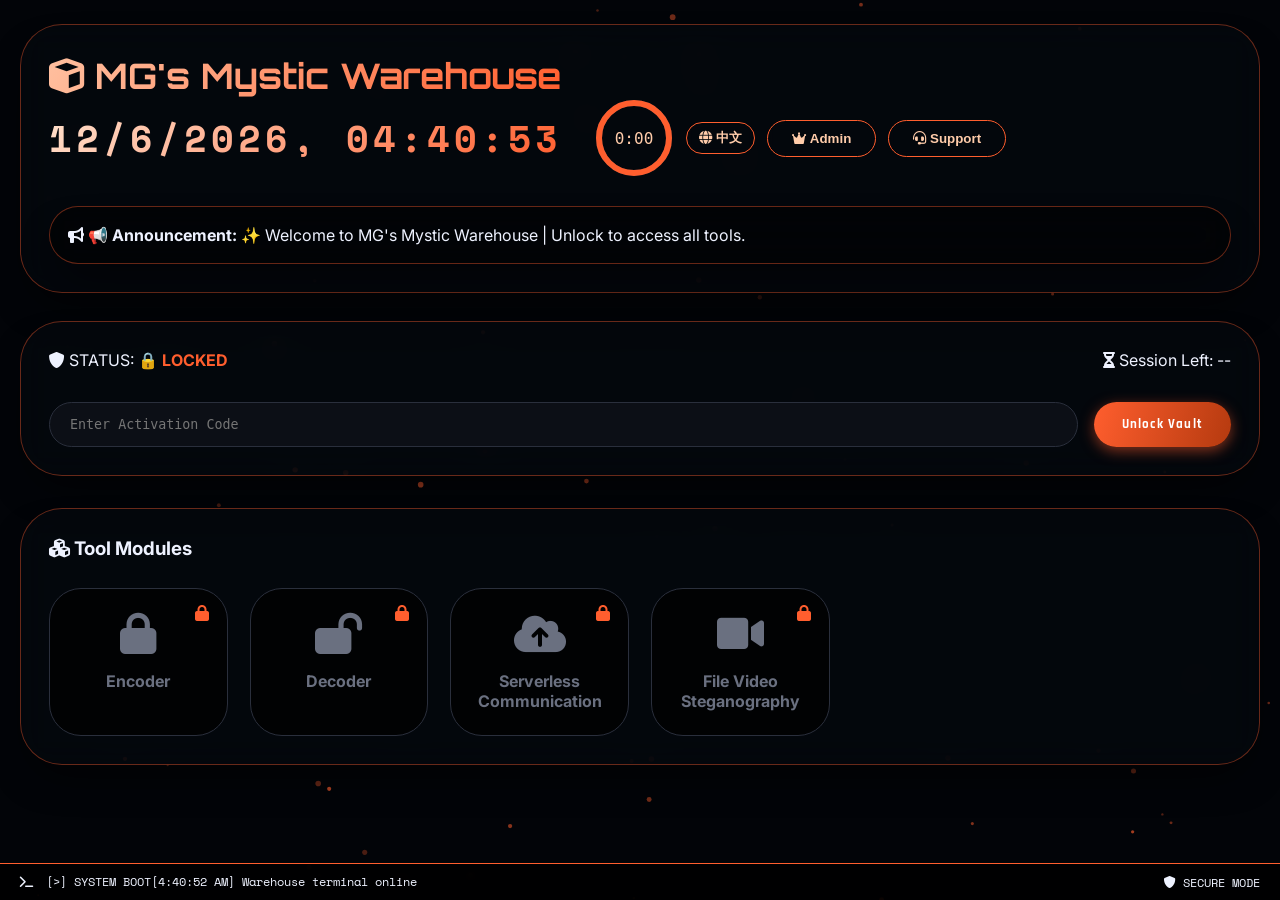
==== index.html @ 2a9c3bf8 "cimbar duplex: code + duplex ultrasonic channel (binaries in next commits)" ====
<!DOCTYPE html>
<html lang="zh-CN">
<head>
    <meta charset="UTF-8">
    <meta name="viewport" content="width=device-width, initial-scale=1.0, user-scalable=no">
    <title>MG's Mystic Warehouse | 神经仓库终端</title>
    <link rel="stylesheet" href="https://cdnjs.cloudflare.com/ajax/libs/font-awesome/6.0.0-beta3/css/all.min.css">
    <link href="https://fonts.googleapis.com/css2?family=Orbitron:wght@400;600;800&family=Rajdhani:wght@300;500;700&family=Space+Mono:wght@400;700&family=Inter:opsz,wght@14..32,300;400;500;600&display=swap" rel="stylesheet">
    <style>
        * { margin: 0; padding: 0; box-sizing: border-box; }
        body { background: #020408; font-family: 'Inter', 'Rajdhani', sans-serif; color: #eef2ff; overflow-x: hidden; min-height: 100vh; }
        #particle-canvas { position: fixed; top: 0; left: 0; width: 100%; height: 100%; z-index: 0; pointer-events: none; }
        .cyber-grid { position: fixed; top: 0; left: 0; width: 100%; height: 100%; background-image: repeating-linear-gradient(0deg, rgba(255,94,46,0.06) 1px, transparent 1px), repeating-linear-gradient(90deg, rgba(255,94,46,0.06) 1px, transparent 1px); background-size: 55px 55px; pointer-events: none; z-index: 1; }
        .glass-panel { background: rgba(5,8,14,0.75); backdrop-filter: blur(16px); border: 1px solid rgba(255,94,46,0.4); border-radius: 42px; box-shadow: 0 20px 40px -16px rgba(0,0,0,0.8); transition: transform 0.25s; position: relative; z-index: 10; }
        .btn-neon { background: linear-gradient(105deg, #ff5e2e 0%, #b53a0f 100%); border: none; border-radius: 60px; padding: 12px 28px; font-weight: 700; letter-spacing: 1.2px; font-family: 'Rajdhani', sans-serif; color: white; cursor: pointer; transition: 0.2s; box-shadow: 0 4px 14px rgba(255,94,46,0.5); }
        .btn-outline { background: transparent; border: 1.5px solid #ff5e2e; border-radius: 60px; padding: 10px 24px; color: #ffccaa; font-weight: 600; cursor: pointer; backdrop-filter: blur(4px); transition: 0.2s; }
        .btn-outline:hover { background: rgba(255,94,46,0.2); box-shadow: 0 0 12px rgba(255,94,46,0.4); }
        .module-card { background: rgba(0,0,0,0.65); border: 1px solid #2a2f3c; border-radius: 32px; padding: 24px 12px; text-align: center; transition: all 0.3s cubic-bezier(0.2, 0.9, 0.4, 1.1); color: #6a7080; cursor: not-allowed; position: relative; }
        .module-card.unlocked { border-color: #ff5e2e; background: rgba(255,94,46,0.1); color: #ffccaa; cursor: pointer; box-shadow: 0 0 12px rgba(255,94,46,0.2); }
        .module-card.unlocked:hover { transform: translateY(-6px) rotateX(3deg) rotateY(2deg); border-color: #ffaa77; box-shadow: 0 20px 32px -8px rgba(255,94,46,0.6); }
        .module-icon { font-size: 2.6rem; margin-bottom: 16px; display: block; }
        .lock-badge { position: absolute; top: 14px; right: 18px; font-size: 1rem; color: #ff5e2e; }
        .time-mega { font-family: 'Space Mono', 'Orbitron', monospace; font-size: 2.3rem; font-weight: 700; letter-spacing: 4px; background: linear-gradient(135deg, #ffe0cc, #ff5e2e); -webkit-background-clip: text; background-clip: text; color: transparent; animation: textPulse 2s infinite; }
        @keyframes textPulse { 0% { opacity: 0.9; text-shadow: 0 0 4px #ff5e2e; } 50% { opacity: 1; text-shadow: 0 0 14px #ff5e2e; } 100% { opacity: 0.9; text-shadow: 0 0 4px #ff5e2e; } }
        .time-ring-container { position: relative; width: 80px; height: 80px; display: inline-block; margin-left: 20px; }
        .time-ring-bg { stroke: #2a2f3c; stroke-width: 6; fill: none; }
        .time-ring-progress { stroke: #ff5e2e; stroke-width: 6; fill: none; stroke-linecap: round; transition: stroke-dashoffset 0.3s; }
        .time-ring-text { position: absolute; top: 50%; left: 50%; transform: translate(-50%, -50%); font-size: 1rem; font-family: monospace; color: #ffccaa; }
        .terminal-bar { position: fixed; bottom: 0; left: 0; width: 100%; background: rgba(0,0,0,0.85); backdrop-filter: blur(8px); border-top: 1px solid #ff5e2e; font-family: 'Space Mono', monospace; font-size: 0.75rem; padding: 6px 20px; z-index: 1000; display: flex; justify-content: space-between; align-items: center; }
        #terminalLog { flex: 1; overflow-x: auto; white-space: nowrap; height: 24px; line-height: 24px; margin-left: 12px; }
        .toast-msg { position: fixed; bottom: 80px; right: 24px; background: #12161f; border-left: 5px solid #ff5e2e; border-radius: 20px; padding: 12px 20px; z-index: 10001; animation: slideToast 0.25s ease; font-family: monospace; }
        @keyframes slideToast { from { opacity: 0; transform: translateX(60px); } to { opacity: 1; transform: translateX(0); } }
        @media (max-width: 800px) { 
            .time-mega { font-size: 1rem; letter-spacing: 1px; } 
            .time-ring-container { width: 45px; height: 45px; margin-left: 5px; } 
            .time-ring-text { font-size: 0.7rem; }
            .module-grid { grid-template-columns: repeat(2,1fr) !important; } 
            .glass-panel { padding: 16px; } 
            .admin-tab-container { gap: 6px; } 
            .admin-tab { padding: 6px 12px; font-size: 0.7rem; }
            .header-buttons { flex-wrap: wrap; justify-content: center; gap: 8px; margin-top: 8px; }
            .btn-outline, .btn-neon { padding: 6px 12px; font-size: 0.8rem; }
        }
        .input-cyber { background: #0c0f16; border: 1px solid #2a2f3c; border-radius: 40px; padding: 14px 20px; color: #f0f3fa; font-family: 'JetBrains Mono', monospace; outline: none; width: 100%; transition: 0.2s; }
        .input-cyber:focus { border-color: #ff5e2e; box-shadow: 0 0 12px rgba(255,94,46,0.3); }
        .admin-tab-container { display: flex; gap: 16px; flex-wrap: wrap; margin: 28px 0 24px; border-bottom: 1px solid rgba(255,94,46,0.3); padding-bottom: 12px; position: relative; }
        .admin-tab { background: rgba(10,14,22,0.7); border: none; padding: 12px 28px; border-radius: 60px; color: #ccd6f0; font-weight: 600; cursor: pointer; transition: 0.25s; font-family: 'Rajdhani', sans-serif; position: relative; }
        .admin-tab.active, .admin-tab:hover { background: linear-gradient(115deg, #ff5e2e20, #ff5e2e08); color: #ffaa77; box-shadow: 0 0 12px rgba(255,94,46,0.4); }
        .admin-tab.active::after { content: ''; position: absolute; bottom: -2px; left: 15%; width: 70%; height: 2px; background: #ff5e2e; border-radius: 2px; box-shadow: 0 0 6px #ff5e2e; animation: tabGlow 1.2s infinite alternate; }
        @keyframes tabGlow { from { opacity: 0.6; width: 40%; left: 30%; } to { opacity: 1; width: 70%; left: 15%; } }
        .drag-module-item { background: #0b0e16; border-radius: 28px; padding: 14px 20px; margin-bottom: 12px; border-left: 5px solid #ff5e2e; cursor: grab; transition: 0.1s; }
        .drag-module-item:active { cursor: grabbing; }
        .drag-over { border: 2px dashed #ff5e2e; background: #1e1f2e; transform: scale(1.01); }
        .admin-table { width: 100%; border-collapse: collapse; font-size: 0.85rem; }
        .admin-table th, .admin-table td { padding: 12px 8px; border-bottom: 1px solid rgba(255,94,46,0.2); text-align: left; vertical-align: middle; }
        .admin-table tr:hover { background: rgba(255,94,46,0.08); }
        .status-badge { display: inline-block; padding: 4px 10px; border-radius: 30px; font-size: 0.7rem; font-weight: bold; }
        .status-unused { background: #2a2f3c; color: #aaa; }
        .status-used { background: #ff5e2e30; color: #ffaa77; border: 1px solid #ff5e2e; }
        .status-expired { background: #5a2e2e; color: #ff8888; }
        .urgent-time { color: #ff2e2e; text-shadow: 0 0 8px #ff2e2e; animation: blinkRed 0.8s infinite; }
        @keyframes blinkRed { 0% { opacity: 1; } 50% { opacity: 0.5; } 100% { opacity: 1; } }
        .module-checkbox-group { display: flex; flex-wrap: wrap; gap: 12px; margin: 16px 0; max-height: 200px; overflow-y: auto; background: rgba(0,0,0,0.3); padding: 12px; border-radius: 24px; }
        .module-checkbox-group label { display: flex; align-items: center; gap: 8px; background: #0c0f16; padding: 6px 12px; border-radius: 40px; border: 1px solid #2a2f3c; cursor: pointer; transition: 0.2s; }
        .module-checkbox-group label:hover { border-color: #ff5e2e; background: rgba(255,94,46,0.1); }
        .copy-icon { cursor: pointer; margin-left: 8px; color: #ffaa77; transition: 0.2s; }
        .copy-icon:hover { color: #ff5e2e; transform: scale(1.1); }
    </style>
</head>
<body>
<canvas id="particle-canvas"></canvas>
<div class="cyber-grid"></div>
<div id="appRoot" style="position: relative; z-index: 20; max-width: 1400px; margin: 0 auto; padding: 24px 20px 60px;"></div>
<div class="terminal-bar" id="terminalBar"><i class="fas fa-terminal"></i><div id="terminalLog">[>] SYSTEM BOOT</div><div><i class="fas fa-shield-alt"></i> SECURE MODE</div></div>

<script>
    const API_BASE = 'https://mg-secret-vault.mgjack13.workers.dev';
    const i18n = {
        en: { title:"MG's Mystic Warehouse", lockedStatus:"🔒 LOCKED", unlockedStatus:"⚡ GRANTED", enterCode:"Enter Activation Code", unlockBtn:"Unlock Vault", admin:"Admin", support:"Support", timeRemaining:"Session Left", modules:"Tool Modules", announcement:"Announcement", generate:"Generate", copy:"Copy", minutes:"min", seconds:"sec", dashboard:"Dashboard", codeGen:"Code Gen", moduleMgr:"Module Manager", supportMsgs:"Messages", settings:"Settings", save:"Save", delete:"Delete", refresh:"Refresh", adminLogin:"Admin Login", adminPanel:"Admin Panel", status:"Status", remaining:"Remaining", used:"Used", unused:"Unused", expired:"Expired", clearAll:"Clear All", selectModules:"Select Modules", manualRefresh:"Refresh List" },
        zh: { title:"MG的神秘仓库", lockedStatus:"🔒 已锁定", unlockedStatus:"⚡ 已激活", enterCode:"输入激活码", unlockBtn:"解锁", admin:"管理", support:"客服", timeRemaining:"剩余时间", modules:"工具模块", announcement:"公告栏", generate:"生成", copy:"复制", minutes:"分", seconds:"秒", dashboard:"看板", codeGen:"激活码", moduleMgr:"模块管理", supportMsgs:"留言", settings:"设置", save:"保存", delete:"删除", refresh:"刷新", adminLogin:"管理员登录", adminPanel:"管理面板", status:"状态", remaining:"剩余", used:"已使用", unused:"未使用", expired:"已过期", clearAll:"清空所有", selectModules:"选择模块", manualRefresh:"刷新列表" }
    };
    let currentLang = localStorage.getItem('mg_lang') || 'en';
    function t(key) { return i18n[currentLang][key] || i18n.en[key] || key; }

    let state = {
        locked: true, loggedIn: false, sessionExpiry: 0, allowedModules: [], deviceId: null,
        adminMode: false, adminLoggedIn: false, customModules: [],
        announcement: localStorage.getItem('mg_announcement') || "✨ Welcome to MG's Mystic Warehouse | Unlock to access all tools.",
        siteTitle: localStorage.getItem('mg_site_title') || "MG's Mystic Warehouse",
        sessionsLog: JSON.parse(localStorage.getItem('mg_sessions_log') || '[]')
    };
    let sessionInterval = null, toastTimer = null, refreshTimer = null;
    let currentAdminTab = 'dashboard';

    const coreModules = [
        { id: "Encoder", name: "Encoder", icon: "fa-lock", url: "encoder.html", enabled: true, order: 0, isCustom: false, core: true },
        { id: "Decoder", name: "Decoder", icon: "fa-lock-open", url: "recv.html", enabled: true, order: 1, isCustom: false, core: true },
        { id: "Serverless", name: "Serverless Communication", icon: "fa-cloud-upload-alt", url: "webcom.html", enabled: true, order: 2, isCustom: false, core: true },
        { id: "VideoHide", name: "File Video Steganography", icon: "fa-video", url: "Videohide.html", enabled: true, order: 3, isCustom: false, core: true }
    ];
    const iconList = ['fa-cogs','fa-microchip','fa-shield-haltered','fa-laptop-code','fa-database','fa-cloud-upload-alt','fa-video','fa-key','fa-lock','fa-unlock-alt','fa-chart-line','fa-robot','fa-terminal','fa-code-branch','fa-fire','fa-bolt','fa-meteor','fa-satellite-dish','fa-brain','fa-cube'];

    function showToast(msg, isErr = false) {
        if(toastTimer) clearTimeout(toastTimer);
        const old = document.querySelector('.toast-msg');
        if(old) old.remove();
        const div = document.createElement('div');
        div.className = 'toast-msg';
        div.innerHTML = `<i class="fas ${isErr ? 'fa-exclamation-triangle' : 'fa-circle-info'}"></i> ${msg}`;
        document.body.appendChild(div);
        toastTimer = setTimeout(() => div.remove(), 3500);
    }

    function addTerminalLog(msg, force = false) {
        if (!force && (msg.includes("Session active") || msg.includes("API unreachable") || msg.includes("Warehouse terminal online"))) return;
        const term = document.getElementById('terminalLog');
        if(term) {
            const span = document.createElement('span');
            span.innerHTML = `[${new Date().toLocaleTimeString()}] ${msg}`;
            term.appendChild(span);
            while(term.children.length > 8) term.removeChild(term.firstChild);
            term.scrollLeft = term.scrollWidth;
        }
    }

    async function getDeviceFingerprint() {
        try {
            const canvas = document.createElement('canvas');
            canvas.width = 200; canvas.height = 50;
            const ctx = canvas.getContext('2d');
            ctx.fillStyle = "#ff5e2e"; ctx.fillRect(0,0,200,50);
            ctx.font = "12px monospace"; ctx.fillStyle = "white"; ctx.fillText("MG_WAREHOUSE", 10, 30);
            const fpCanvas = canvas.toDataURL();
            const data = [navigator.userAgent, screen.width+'x'+screen.height, Intl.DateTimeFormat().resolvedOptions().timeZone, navigator.language, navigator.hardwareConcurrency || 4, navigator.deviceMemory || 2, fpCanvas].join('|');
            if (crypto.subtle) {
                const hash = await crypto.subtle.digest('SHA-256', new TextEncoder().encode(data));
                return Array.from(new Uint8Array(hash)).map(b=>b.toString(16).padStart(2,'0')).join('');
            } else {
                let h = 0;
                for(let i=0;i<data.length;i++) h = ((h<<5)-h)+data.charCodeAt(i), h|=0;
                return 'fp_'+Math.abs(h).toString(16);
            }
        } catch(e) { return 'dev_'+Math.random().toString(36).substring(2,10); }
    }

    async function fetchPublicModules() {
        try {
            const res = await fetch(`${API_BASE}/api/public/modules`);
            const data = await res.json();
            if (data.success && data.modules && Array.isArray(data.modules)) {
                state.customModules = data.modules;
                saveCustomModules(false);
                render();
                addTerminalLog("Modules synced from server", true);
                return true;
            }
            return false;
        } catch(e) {
            console.warn("Failed to fetch public modules", e);
            return false;
        }
    }

    async function syncModulesToBackend() {
        if (!state.adminLoggedIn) return;
        const token = localStorage.getItem('mg_admin_token');
        try {
            const res = await fetch(`${API_BASE}/api/admin/update-modules`, {
                method: 'POST',
                headers: { 
                    'Content-Type': 'application/json',
                    'Authorization': token ? `Bearer ${token}` : ''
                },
                body: JSON.stringify({ modules: state.customModules })
            });
            if (!res.ok) console.warn("Failed to sync modules to backend");
        } catch(e) { console.error(e); }
    }

    function saveCustomModules(triggerSync = true) { 
        localStorage.setItem('mg_custom_modules', JSON.stringify(state.customModules));
        if (triggerSync) syncModulesToBackend();
    }
    function loadCustomModules() {
        const stored = localStorage.getItem('mg_custom_modules');
        if(stored) state.customModules = JSON.parse(stored);
        else state.customModules = [...coreModules];
        for(let core of coreModules) if(!state.customModules.find(m => m.id === core.id)) state.customModules.push({ ...core });
        state.customModules.forEach((m, idx) => { if(m.order === undefined) m.order = idx; });
        saveCustomModules(false);
    }

    async function refreshSession() {
        try {
            const res = await fetch(`${API_BASE}/api/session`, { credentials: 'include' });
            const data = await res.json();
            const wasLoggedIn = state.loggedIn;
            if(data.logged_in === true) {
                state.loggedIn = true; state.locked = false;
                state.allowedModules = data.modules || [];
                if(data.expires_at) state.sessionExpiry = data.expires_at * 1000;
                else state.sessionExpiry = Date.now() + 3600000;
                if(state.sessionExpiry < Date.now()) throw new Error();
                startCountdown();
                if (!wasLoggedIn) addTerminalLog("Session established", true);
            } else { 
                if (wasLoggedIn) addTerminalLog("Session expired", true);
                logoutFallback(); 
            }
            if (!state.adminMode) render();
            else updateTimeDisplayOnly();
        } catch(e) { logoutFallback(); if (!state.adminMode) render(); else updateTimeDisplayOnly(); }
    }

    function updateTimeDisplayOnly() {
        const remainSec = state.loggedIn ? Math.max(0, Math.floor((state.sessionExpiry - Date.now())/1000)) : 0;
        const remainStr = state.loggedIn ? `${Math.floor(remainSec/60)}${t('minutes')} ${remainSec%60}${t('seconds')}` : '--';
        const remainSpan = document.getElementById('remainTime');
        if(remainSpan) remainSpan.innerText = remainStr;
        const ringText = document.querySelector('.time-ring-text');
        if(ringText) ringText.innerText = `${Math.floor(remainSec/60)}:${(remainSec%60).toString().padStart(2,'0')}`;
        const isUrgent = state.loggedIn && remainSec < 300;
        if(remainSpan) {
            if(isUrgent) remainSpan.classList.add('urgent-time');
            else remainSpan.classList.remove('urgent-time');
        }
        const dateEl = document.getElementById('liveDateTime');
        if(dateEl) dateEl.innerText = new Date().toLocaleString(currentLang === 'zh' ? 'zh-CN' : 'en-US', { hour12: false });
        if(state.loggedIn && state.sessionExpiry) {
            const remaining = Math.max(0, state.sessionExpiry - Date.now());
            const percent = Math.min(1, remaining / 3600000);
            const ring = document.querySelector('.time-ring-progress');
            if(ring) {
                const radius = 35;
                const circum = 2 * Math.PI * radius;
                const offset = circum * (1 - percent);
                ring.style.strokeDashoffset = offset;
            }
        }
    }

    function logoutFallback() { 
        const wasLoggedIn = state.loggedIn;
        state.loggedIn = false; state.locked = true; state.allowedModules = []; 
        if(sessionInterval) clearInterval(sessionInterval); 
        if (wasLoggedIn) addTerminalLog("Session lost", true);
    }
    function startCountdown() { if(sessionInterval) clearInterval(sessionInterval); sessionInterval = setInterval(() => { if(!state.loggedIn) return; if(Date.now() >= state.sessionExpiry) { logoutFallback(); showToast("Session expired", true); if (!state.adminMode) render(); else updateTimeDisplayOnly(); } else { if (!state.adminMode) render(); else updateTimeDisplayOnly(); } }, 1000); }

    async function submitActivation(code) {
        if(!state.deviceId) state.deviceId = await getDeviceFingerprint();
        try {
            const res = await fetch(`${API_BASE}/api/login`, {
                method: 'POST', headers: { 'Content-Type': 'application/json' },
                body: JSON.stringify({ code, device_id: state.deviceId }),
                credentials: 'include'
            });
            const data = await res.json();
            if(res.ok && data.success) {
                showToast("Unlocked successfully");
                await refreshSession();
                addTerminalLog(`Unlocked with ${code}`, true);
            } else showToast(data.message || "Invalid code", true);
        } catch(err) {
            console.error(err);
            showToast("API error: " + err.message, true);
            addTerminalLog("API unreachable", true);
        }
    }

    async function onModuleClick(moduleId, customUrl, isCustom) {
        if(state.locked) { showToast("System locked", true); return; }
        if(isCustom && customUrl) { window.open(customUrl, '_blank'); return; }
        const presetMap = { 'Encoder':'encoder.html', 'Decoder':'recv.html', 'Serverless':'webcom.html', 'VideoHide':'Videohide.html' };
        if(presetMap[moduleId]) { window.open(presetMap[moduleId], '_blank'); return; }
        if(state.allowedModules.includes(moduleId)) {
            const modCfg = state.customModules.find(m => m.id === moduleId);
            let url = modCfg?.url || '#';
            if(url && url !== "#") window.open(url, '_blank');
            else showToast("Module ready, no URL set", false);
        } else showToast("Access denied: module not licensed", true);
    }

    function sendSupport(data) { let msgs = JSON.parse(localStorage.getItem('mg_support_messages') || '[]'); msgs.push({ ...data, time: new Date().toISOString() }); localStorage.setItem('mg_support_messages', JSON.stringify(msgs)); showToast("Message sent"); addTerminalLog(`Support from ${data.email}`, true); }

    async function openAdminLogin() {
        let pwd = prompt(t('adminLogin') + " Password:");
        if (!pwd) return;
        try {
            const res = await fetch(`${API_BASE}/api/admin-login`, {
                method: 'POST',
                headers: { 'Content-Type': 'application/json' },
                body: JSON.stringify({ username: 'admin', password: pwd })
            });
            const data = await res.json();
            if (res.ok && data.success) {
                localStorage.setItem('mg_admin_token', data.token);
                state.adminLoggedIn = true;
                state.adminMode = true;
                await fetchPublicModules();
                render();
                addTerminalLog("Admin access granted", true);
                showToast("Admin mode enabled");
            } else {
                showToast(data.message || "Invalid admin credentials", true);
            }
        } catch(err) {
            console.error(err);
            showToast("Admin login error: " + err.message, true);
        }
    }

    async function generateActivationCode(duration, modulesArray) {
        const modulesStr = modulesArray.join(',');
        const token = localStorage.getItem('mg_admin_token');
        try {
            const res = await fetch(`${API_BASE}/api/admin/generate-code`, {
                method: 'POST',
                headers: { 
                    'Content-Type': 'application/json',
                    'Authorization': token ? `Bearer ${token}` : ''
                },
                body: JSON.stringify({ duration, modules: modulesStr })
            });
            const data = await res.json();
            if (res.ok && data.success) {
                showToast(`Code generated: ${data.code}`, false);
                addTerminalLog(`Generated code ${data.code}`, true);
                return data.code;
            } else {
                let msg = data.message || "Generation failed";
                if (res.status === 401) msg = "Admin session expired. Please re-login.";
                showToast(msg, true);
                return null;
            }
        } catch(err) {
            console.error(err);
            showToast("API error: " + err.message, true);
            return null;
        }
    }

    async function fetchActivationCodes() {
        const token = localStorage.getItem('mg_admin_token');
        try {
            const res = await fetch(`${API_BASE}/api/admin/list-codes`, {
                headers: { 'Authorization': token ? `Bearer ${token}` : '' }
            });
            const data = await res.json();
            if (res.ok && data.success) return data.codes;
            else return [];
        } catch(e) { return []; }
    }

    async function deleteActivationCode(code) {
        const token = localStorage.getItem('mg_admin_token');
        try {
            const res = await fetch(`${API_BASE}/api/admin/delete-code`, {
                method: 'POST',
                headers: { 
                    'Content-Type': 'application/json',
                    'Authorization': token ? `Bearer ${token}` : ''
                },
                body: JSON.stringify({ code })
            });
            const data = await res.json();
            if (res.ok && data.success) {
                showToast("Code deleted", false);
                return true;
            } else {
                showToast(data.message || "Delete failed", true);
                return false;
            }
        } catch(e) { showToast("API error", true); return false; }
    }

    function copyToClipboard(text) {
        navigator.clipboard.writeText(text).then(() => showToast("Copied!", false)).catch(() => showToast("Copy failed", true));
    }

    function render() {
        const root = document.getElementById('appRoot');
        if(!root) return;
        if(state.adminMode && state.adminLoggedIn) {
            if (root.querySelector('.glass-panel') && root.querySelector('.admin-tab-container')) {
                updateTimeDisplayOnly();
                return;
            }
            root.innerHTML = renderAdminPanel();
            attachAdminEvents();
        } else {
            root.innerHTML = renderUserPortal();
            attachUserEvents();
        }
        updateTimeDisplayOnly();
        if(window.clockInterval) clearInterval(window.clockInterval);
        window.clockInterval = setInterval(updateTimeDisplayOnly, 1000);
    }

    function renderUserPortal() {
        const remainSec = state.loggedIn ? Math.max(0, Math.floor((state.sessionExpiry - Date.now())/1000)) : 0;
        const remainStr = state.loggedIn ? `${Math.floor(remainSec/60)}${t('minutes')} ${remainSec%60}${t('seconds')}` : '--';
        const isUrgent = state.loggedIn && remainSec < 300;
        let modulesDisplay = [...state.customModules].filter(m=>m.enabled).sort((a,b)=>(a.order||0)-(b.order||0));
        const modulesHtml = modulesDisplay.map(m => {
            const isUnlocked = !state.locked && state.allowedModules.includes(m.id.toUpperCase());
            return `<div class="module-card ${state.locked ? '' : (isUnlocked ? 'unlocked' : '')}" data-id="${m.id}" data-url="${m.url||''}" data-custom="${m.isCustom}"><i class="fas ${m.icon} module-icon"></i><strong>${m.name}</strong>${state.locked || !isUnlocked ? `<div class="lock-badge"><i class="fas fa-lock"></i></div>` : ''}</div>`;
        }).join('');
        return `
        <div class="glass-panel" style="padding: 28px; margin-bottom: 28px;">
            <div style="display: flex; justify-content: space-between; align-items: center; flex-wrap: wrap;">
                <div><h1 style="font-size: 2.2rem; font-family:'Orbitron'; background: linear-gradient(125deg, #ffc0a0, #ff5e2e); -webkit-background-clip: text; background-clip: text; color: transparent;"><i class="fas fa-cube"></i> ${state.siteTitle}</h1></div>
                <div class="header-buttons" style="display: flex; gap: 12px; align-items: center; flex-wrap: wrap;">
                    <div class="time-mega ${isUrgent ? 'urgent-time' : ''}" id="liveDateTime"></div>
                    <div class="time-ring-container">
                        <svg width="80" height="80" viewBox="0 0 80 80">
                            <circle class="time-ring-bg" cx="40" cy="40" r="35" stroke-width="6" fill="none"/>
                            <circle class="time-ring-progress" cx="40" cy="40" r="35" stroke-width="6" fill="none" stroke-dasharray="219.91" stroke-dashoffset="0" transform="rotate(-90 40 40)"/>
                        </svg>
                        <div class="time-ring-text">${Math.floor(remainSec/60)}:${(remainSec%60).toString().padStart(2,'0')}</div>
                    </div>
                    <button id="langSwitch" class="btn-outline" style="padding: 6px 12px;"><i class="fas fa-globe"></i> ${currentLang === 'en' ? '中文' : 'EN'}</button>
                    <button id="adminBtn" class="btn-outline"><i class="fas fa-crown"></i> ${t('admin')}</button>
                    <button id="supportBtn" class="btn-outline"><i class="fas fa-headset"></i> ${t('support')}</button>
                </div>
            </div>
            <div class="glass-panel" style="margin-top: 28px; padding: 18px; background: rgba(0,0,0,0.5);"><i class="fas fa-bullhorn"></i> <strong>📢 ${t('announcement')}:</strong> ${state.announcement}</div>
        </div>
        <div class="glass-panel" style="padding: 28px;">
            <div style="display: flex; justify-content: space-between; flex-wrap: wrap;">
                <div><i class="fas fa-shield-alt"></i> STATUS: <span style="color:#ff5e2e; font-weight:bold;">${state.locked ? t('lockedStatus') : t('unlockedStatus')}</span></div>
                <div><i class="fas fa-hourglass-half"></i> ${t('timeRemaining')}: <span id="remainTime" class="${isUrgent ? 'urgent-time' : ''}">${remainStr}</span></div>
            </div>
            ${state.locked ? `<div style="margin-top: 32px; display: flex; gap: 16px; flex-wrap: wrap;"><input type="text" id="activationCodeInput" class="input-cyber" placeholder="${t('enterCode')}" style="flex:2; min-width: 150px;"><button id="unlockAction" class="btn-neon">${t('unlockBtn')}</button></div>` : `<div style="margin-top: 24px;"><i class="fas fa-check-circle"></i> Active session — all licensed modules ready</div>`}
        </div>
        <div class="glass-panel" style="margin-top: 32px; padding: 28px;">
            <h3><i class="fas fa-cubes"></i> ${t('modules')}</h3>
            <div class="module-grid" style="display: grid; grid-template-columns: repeat(auto-fill, minmax(170px,1fr)); gap: 22px; margin-top: 28px;">${modulesHtml}</div>
        </div>`;
    }

    function attachUserEvents() {
        document.getElementById('langSwitch')?.addEventListener('click', () => { currentLang = currentLang === 'en' ? 'zh' : 'en'; localStorage.setItem('mg_lang', currentLang); render(); });
        document.getElementById('adminBtn')?.addEventListener('click', () => openAdminLogin());
        document.getElementById('supportBtn')?.addEventListener('click', () => { let e=prompt("Email:"), p=prompt("Phone:"), m=prompt("Message:"); if(e&&m) sendSupport({email:e, phone:p, message:m}); else showToast("Email and message required",true); });
        document.getElementById('unlockAction')?.addEventListener('click', () => { const code = document.getElementById('activationCodeInput')?.value.trim().toUpperCase(); if(code) submitActivation(code); else showToast("Enter code", true); });
        document.querySelectorAll('.module-card').forEach(card => card.addEventListener('click', () => { if(state.locked) return; const id=card.dataset.id, url=card.dataset.url, isCustom=card.dataset.custom==='true'; if(!card.classList.contains('unlocked')) { showToast("Module not authorized",true); return; } onModuleClick(id,url,isCustom); }));
    }

    function renderAdminPanel() { return `<div class="glass-panel" style="padding:28px;"><div style="display:flex; justify-content:space-between; flex-wrap:wrap;"><h2><i class="fas fa-user-secret"></i> ${t('adminPanel')}</h2><div style="gap:12px; display:flex;"><button id="exitAdminMode" class="btn-outline">Exit</button> <button id="adminLogout" class="btn-outline">Logout</button></div></div><div class="admin-tab-container" id="adminTabContainerHead"></div><div id="adminTabContent"></div></div>`; }

    async function renderAdminTabContent(tab) {
        const container = document.getElementById('adminTabContent');
        if(!container) return;
        currentAdminTab = tab;
        if(tab === 'dashboard') {
            let msgs=JSON.parse(localStorage.getItem('mg_support_messages')||'[]').length;
            container.innerHTML=`<div><i class="fas fa-chart-line"></i> Active Session: ${state.loggedIn?'✅':'❌'}<br>Messages: ${msgs}<br>Custom Modules: ${state.customModules.length}<br>Logs: ${state.sessionsLog.slice(0,3).map(l=>l.action).join(',')}<br><button id="refreshStatsBtn" class="btn-outline">${t('refresh')}</button></div>`;
            document.getElementById('refreshStatsBtn')?.addEventListener('click', () => renderAdminTabContent('dashboard'));
        } else if(tab === 'codegen') {
            const allModules = [...state.customModules.filter(m => m.enabled), ...coreModules];
            const uniqueModules = Array.from(new Map(allModules.map(m => [m.id, m])).values());
            const moduleCheckboxes = uniqueModules.map(mod => `<label><input type="checkbox" value="${mod.id}" class="module-checkbox" checked> ${mod.name}</label>`).join('');
            container.innerHTML = `
                <div style="display:flex; flex-direction:column; gap:16px;">
                    <select id="codeDuration" class="input-cyber"><option value="3minutes">3 min</option><option value="1hour">1 hour</option><option value="24hours">24 hours</option><option value="1week">1 week</option><option value="1month">1 month</option></select>
                    <div><strong>${t('selectModules')}:</strong><div class="module-checkbox-group" id="moduleCheckboxGroup">${moduleCheckboxes}</div></div>
                    <div style="display: flex; gap: 12px;"><button id="genCodeBtn" class="btn-neon">${t('generate')}</button><button id="manualRefreshCodesBtn" class="btn-outline">${t('manualRefresh')}</button></div>
                    <div id="genResultBox" class="glass-panel" style="padding:16px;"></div>
                </div>
                <h4>Existing Codes</h4>
                <div style="overflow-x:auto;"><table class="admin-table">
                    <thead><tr><th>Code</th><th>Duration</th><th>Modules</th><th>${t('status')}</th><th>${t('remaining')}</th><th></th></tr></thead>
                    <tbody id="codeTableBody"></tbody>
                </table></div>`;
            await refreshCodeTable();
            document.getElementById('genCodeBtn')?.addEventListener('click', async () => {
                const duration = document.getElementById('codeDuration').value;
                const selectedModules = Array.from(document.querySelectorAll('.module-checkbox:checked')).map(cb => cb.value);
                if (selectedModules.length === 0) { showToast("Select at least one module", true); return; }
                const newCode = await generateActivationCode(duration, selectedModules);
                if (newCode) {
                    document.getElementById('genResultBox').innerHTML = `<code>${newCode}</code> <button class="btn-outline copyNewBtn">${t('copy')}</button>`;
                    document.querySelector('.copyNewBtn')?.addEventListener('click', () => { copyToClipboard(newCode); });
                    await refreshCodeTable();
                }
            });
            document.getElementById('manualRefreshCodesBtn')?.addEventListener('click', async () => {
                await refreshCodeTable();
                showToast("Code list refreshed", false);
            });
        } else if(tab === 'modulemgr') {
            const sorted = [...state.customModules].sort((a,b)=>(a.order||0)-(b.order||0));
            container.innerHTML = `<button id="newModuleBtn" class="btn-neon" style="margin-bottom:20px;"><i class="fas fa-plus"></i> Add Custom Module</button><div id="dragModulesContainer">${sorted.map(m=>`<div class="drag-module-item" data-id="${m.id}" draggable="true"><div style="display:flex; flex-wrap:wrap; gap:12px; align-items:center;"><i class="fas ${m.icon}" style="font-size:1.5rem;"></i> <strong>${m.name}</strong> <select class="mod-icon-select" data-id="${m.id}">${iconList.map(ic=>`<option value="${ic}" ${m.icon===ic?'selected':''}>${ic}</option>`).join('')}</select><input type="text" class="mod-url-edit" data-id="${m.id}" value="${m.url||''}" placeholder="URL"><input type="text" class="mod-name-edit" data-id="${m.id}" value="${m.name}"><label>Enable: <input type="checkbox" class="mod-enable-edit" data-id="${m.id}" ${m.enabled!==false?'checked':''}></label>${!m.core?`<button class="del-module" data-id="${m.id}">🗑️</button>`:'<span style="color:#ff5e2e;">core</span>'}</div></div>`).join('')}</div><p><i class="fas fa-arrows-alt"></i> Drag to reorder. Changes auto-save.</p>`;
            initDragDrop(); attachModuleEditHandlers();
            document.getElementById('newModuleBtn')?.addEventListener('click',()=>{ state.customModules.push({ id:'cust_'+Date.now(), name:'New Tool', icon:'fa-cogs', url:'https://example.com', enabled:true, order:state.customModules.length, isCustom:true }); saveCustomModules(); renderAdminTabContent('modulemgr'); });
        } else if(tab === 'supportmsg') {
            let msgs=JSON.parse(localStorage.getItem('mg_support_messages')||'[]');
            container.innerHTML=`<div><button id="clearMessagesBtn" class="btn-outline" style="margin-bottom:16px;">${t('clearAll')}</button><ul>${msgs.map(m=>`<li><strong>${m.email}</strong> ${m.phone ? `(${m.phone})` : ''}: ${m.message}<br><small>${m.time}</small></li>`).join('')}</ul></div>`;
            document.getElementById('clearMessagesBtn')?.addEventListener('click',()=>{ localStorage.removeItem('mg_support_messages'); renderAdminTabContent('supportmsg'); showToast("All messages cleared"); });
        } else if(tab === 'settings') {
            container.innerHTML=`<div><label>Site Title: <input id="setSiteTitle" class="input-cyber" value="${state.siteTitle}"></label></div><div><label>Announcement: <textarea id="setAnnouncement" rows="2" class="input-cyber">${state.announcement}</textarea></label></div><div><label>New Admin Password: <input type="password" id="newAdminPwd" class="input-cyber"></label></div><button id="saveSettingsBtn" class="btn-neon">${t('save')}</button>`;
            document.getElementById('saveSettingsBtn')?.addEventListener('click',async ()=>{
                state.siteTitle=document.getElementById('setSiteTitle').value;
                state.announcement=document.getElementById('setAnnouncement').value;
                let npwd=document.getElementById('newAdminPwd').value;
                if(npwd) {
                    try {
                        const old = prompt("Enter current admin password:");
                        const token = localStorage.getItem('mg_admin_token');
                        const res = await fetch(`${API_BASE}/api/admin/change-password`, {
                            method: 'POST',
                            headers: { 
                                'Content-Type': 'application/json',
                                'Authorization': token ? `Bearer ${token}` : ''
                            },
                            body: JSON.stringify({ old_password: old, new_password: npwd })
                        });
                        if(res.ok) showToast("Password updated");
                        else showToast("Password change failed", true);
                    } catch(e) { showToast("API error", true); }
                }
                localStorage.setItem('mg_site_title',state.siteTitle);
                localStorage.setItem('mg_announcement',state.announcement);
                showToast("Saved");
                render();
            });
        }
    }

    async function refreshCodeTable() {
        const tableBody = document.getElementById('codeTableBody');
        if (!tableBody) return;
        const codes = await fetchActivationCodes();
        tableBody.innerHTML = codes.map(c => {
            let statusText = '', statusClass = '';
            if (c.status === 'unused') { statusText = t('unused'); statusClass = 'status-unused'; }
            else if (c.status === 'used') { statusText = t('used'); statusClass = 'status-used'; }
            else { statusText = t('expired'); statusClass = 'status-expired'; }
            let remainingStr = '';
            if (c.remaining_seconds && c.remaining_seconds > 0) {
                const rem = c.remaining_seconds;
                const hours = Math.floor(rem / 3600);
                const mins = Math.floor((rem % 3600) / 60);
                remainingStr = hours>0? `${hours}h ${mins}m` : `${mins}m`;
            } else if (c.status === 'used') remainingStr = 'Expired';
            else remainingStr = '—';
            return `<tr>
                <td style="font-family:monospace">${c.code} <i class="fas fa-copy copy-icon" data-code="${c.code}" style="cursor:pointer;"></i></td>
                <td>${c.duration_type}</td>
                <td>${c.module_permissions}</td>
                <td><span class="status-badge ${statusClass}">${statusText}</span></td>
                <td>${remainingStr}</td>
                <td><button class="btn-outline del-code-btn" data-code="${c.code}" style="padding:2px 12px;">${t('delete')}</button></td>
            </tr>`;
        }).join('');
        document.querySelectorAll('.copy-icon').forEach(icon => {
            icon.addEventListener('click', (e) => {
                e.stopPropagation();
                copyToClipboard(icon.dataset.code);
            });
        });
        document.querySelectorAll('.del-code-btn').forEach(btn => {
            btn.addEventListener('click', async () => {
                const code = btn.dataset.code;
                if(confirm(`Delete ${code}?`)) {
                    const ok = await deleteActivationCode(code);
                    if(ok) refreshCodeTable();
                }
            });
        });
    }

    function initDragDrop() { let dragSrc=null; document.querySelectorAll('.drag-module-item').forEach(el=>{ el.setAttribute('draggable','true'); el.addEventListener('dragstart',e=>{ dragSrc=el; e.dataTransfer.effectAllowed='move'; }); el.addEventListener('dragover',e=>{ e.preventDefault(); el.classList.add('drag-over'); }); el.addEventListener('dragleave',()=>el.classList.remove('drag-over')); el.addEventListener('drop',e=>{ e.preventDefault(); el.classList.remove('drag-over'); if(dragSrc && dragSrc!==el){ const parent=document.getElementById('dragModulesContainer'); const children=[...parent.children]; const fromIdx=children.indexOf(dragSrc), toIdx=children.indexOf(el); if(fromIdx!==-1 && toIdx!==-1){ let reorder=[...state.customModules]; const [moved]=reorder.splice(fromIdx,1); reorder.splice(toIdx,0,moved); reorder.forEach((mod,idx)=>mod.order=idx); state.customModules=reorder; saveCustomModules(); renderAdminTabContent('modulemgr'); } } dragSrc=null; }); }); }
    function attachModuleEditHandlers() {
        document.querySelectorAll('.mod-icon-select').forEach(sel=>sel.addEventListener('change',e=>{ let id=sel.dataset.id, mod=state.customModules.find(m=>m.id===id); if(mod) mod.icon=sel.value; saveCustomModules(); renderAdminTabContent('modulemgr'); }));
        document.querySelectorAll('.mod-url-edit').forEach(inp=>inp.addEventListener('change',e=>{ let id=inp.dataset.id, mod=state.customModules.find(m=>m.id===id); if(mod) mod.url=inp.value; saveCustomModules(); }));
        document.querySelectorAll('.mod-name-edit').forEach(inp=>inp.addEventListener('change',e=>{ let id=inp.dataset.id, mod=state.customModules.find(m=>m.id===id); if(mod) mod.name=inp.value; saveCustomModules(); renderAdminTabContent('modulemgr'); }));
        document.querySelectorAll('.mod-enable-edit').forEach(ch=>ch.addEventListener('change',e=>{ let id=ch.dataset.id, mod=state.customModules.find(m=>m.id===id); if(mod) mod.enabled=ch.checked; saveCustomModules(); render(); }));
        document.querySelectorAll('.del-module').forEach(btn=>btn.addEventListener('click',e=>{ let id=btn.dataset.id; state.customModules=state.customModules.filter(m=>m.id!==id); saveCustomModules(); renderAdminTabContent('modulemgr'); }));
    }

    function attachAdminEvents() {
        const headContainer = document.getElementById('adminTabContainerHead');
        if(headContainer) {
            const tabs = ['dashboard','codegen','modulemgr','supportmsg','settings'];
            headContainer.innerHTML = tabs.map(tab => `<button class="admin-tab" data-tab="${tab}">${t(tab)}</button>`).join('');
            const setActiveTab = (tab) => {
                currentAdminTab = tab;
                renderAdminTabContent(tab);
                document.querySelectorAll('.admin-tab').forEach(btn => {
                    if(btn.dataset.tab === tab) btn.classList.add('active');
                    else btn.classList.remove('active');
                });
            };
            document.querySelectorAll('.admin-tab').forEach(btn => {
                btn.addEventListener('click', () => setActiveTab(btn.dataset.tab));
            });
            setActiveTab(currentAdminTab);
        }
        document.getElementById('exitAdminMode')?.addEventListener('click',()=>{ state.adminMode=false; render(); });
        document.getElementById('adminLogout')?.addEventListener('click',()=>{ 
            localStorage.removeItem('mg_admin_token');
            state.adminLoggedIn=false; 
            state.adminMode=false; 
            render(); 
        });
    }

    function initParticles() {
        const canvas = document.getElementById('particle-canvas');
        const ctx = canvas.getContext('2d');
        let width = window.innerWidth, height = window.innerHeight;
        let particles = [];
        function resize() { width = window.innerWidth; height = window.innerHeight; canvas.width = width; canvas.height = height; }
        window.addEventListener('resize', resize);
        resize();
        for(let i=0; i<100; i++) particles.push({ x: Math.random()*width, y: Math.random()*height, radius: Math.random()*2+1, alpha: Math.random()*0.5+0.2, speedX: (Math.random()-0.5)*0.3, speedY: (Math.random()-0.5)*0.2 });
        function draw() { if(!ctx) return; ctx.clearRect(0,0,width,height); for(let p of particles) { ctx.beginPath(); ctx.arc(p.x, p.y, p.radius, 0, Math.PI*2); ctx.fillStyle = `rgba(255, 94, 46, ${p.alpha})`; ctx.fill(); p.x += p.speedX; p.y += p.speedY; if(p.x<0) p.x=width; if(p.x>width) p.x=0; if(p.y<0) p.y=height; if(p.y>height) p.y=0; } requestAnimationFrame(draw); }
        draw();
    }
    initParticles();

    (async () => {
        state.deviceId = await getDeviceFingerprint();
        const synced = await fetchPublicModules();
        if (!synced) loadCustomModules();
        await refreshSession();
        render();
        if(refreshTimer) clearInterval(refreshTimer);
        refreshTimer = setInterval(() => { if(!state.adminMode) refreshSession(); }, 60000);
        addTerminalLog("Warehouse terminal online", true);
    })();
</script>
</body>
</html>
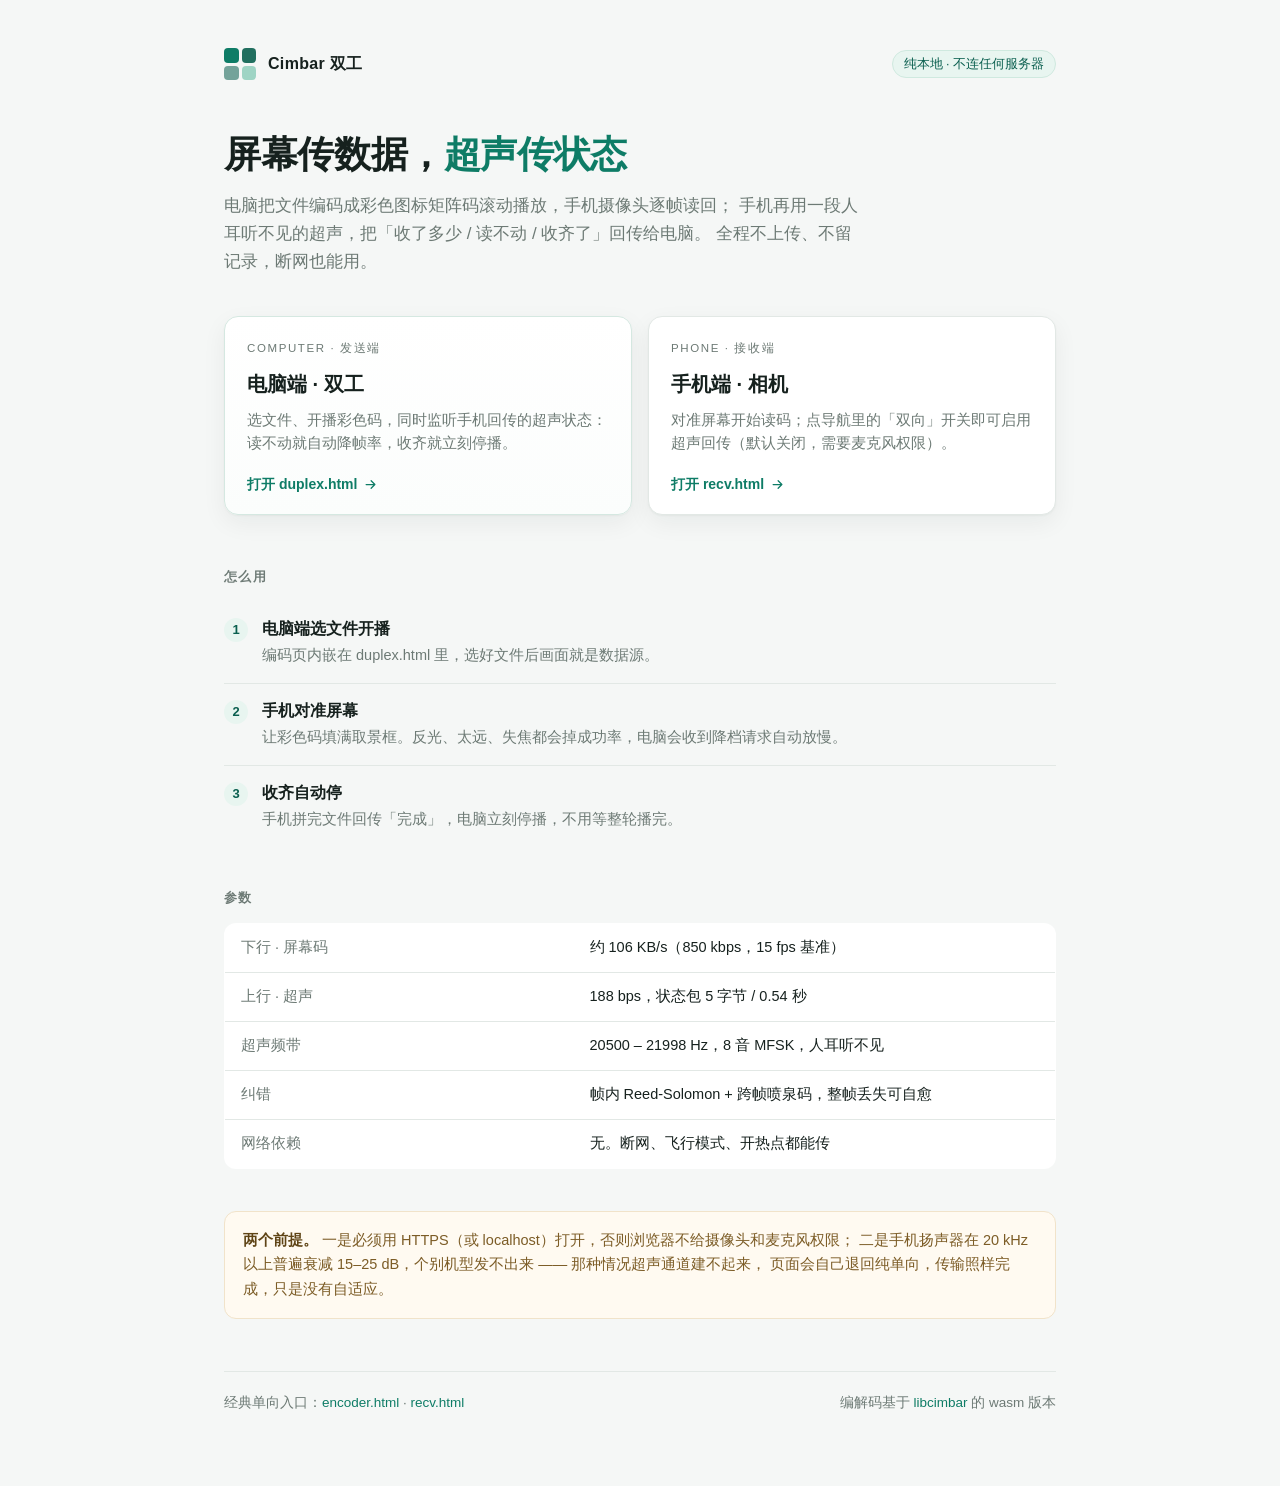
==== commit 05f5165e: "rebuild landing page (light), drop license gate, light control bar" ====
--- a/index.html
+++ b/index.html
@@ -1,636 +1,151 @@
-<!DOCTYPE html>
+<!doctype html>
 <html lang="zh-CN">
 <head>
-    <meta charset="UTF-8">
-    <meta name="viewport" content="width=device-width, initial-scale=1.0, user-scalable=no">
-    <title>MG's Mystic Warehouse | 神经仓库终端</title>
-    <link rel="stylesheet" href="https://cdnjs.cloudflare.com/ajax/libs/font-awesome/6.0.0-beta3/css/all.min.css">
-    <link href="https://fonts.googleapis.com/css2?family=Orbitron:wght@400;600;800&family=Rajdhani:wght@300;500;700&family=Space+Mono:wght@400;700&family=Inter:opsz,wght@14..32,300;400;500;600&display=swap" rel="stylesheet">
-    <style>
-        * { margin: 0; padding: 0; box-sizing: border-box; }
-        body { background: #020408; font-family: 'Inter', 'Rajdhani', sans-serif; color: #eef2ff; overflow-x: hidden; min-height: 100vh; }
-        #particle-canvas { position: fixed; top: 0; left: 0; width: 100%; height: 100%; z-index: 0; pointer-events: none; }
-        .cyber-grid { position: fixed; top: 0; left: 0; width: 100%; height: 100%; background-image: repeating-linear-gradient(0deg, rgba(255,94,46,0.06) 1px, transparent 1px), repeating-linear-gradient(90deg, rgba(255,94,46,0.06) 1px, transparent 1px); background-size: 55px 55px; pointer-events: none; z-index: 1; }
-        .glass-panel { background: rgba(5,8,14,0.75); backdrop-filter: blur(16px); border: 1px solid rgba(255,94,46,0.4); border-radius: 42px; box-shadow: 0 20px 40px -16px rgba(0,0,0,0.8); transition: transform 0.25s; position: relative; z-index: 10; }
-        .btn-neon { background: linear-gradient(105deg, #ff5e2e 0%, #b53a0f 100%); border: none; border-radius: 60px; padding: 12px 28px; font-weight: 700; letter-spacing: 1.2px; font-family: 'Rajdhani', sans-serif; color: white; cursor: pointer; transition: 0.2s; box-shadow: 0 4px 14px rgba(255,94,46,0.5); }
-        .btn-outline { background: transparent; border: 1.5px solid #ff5e2e; border-radius: 60px; padding: 10px 24px; color: #ffccaa; font-weight: 600; cursor: pointer; backdrop-filter: blur(4px); transition: 0.2s; }
-        .btn-outline:hover { background: rgba(255,94,46,0.2); box-shadow: 0 0 12px rgba(255,94,46,0.4); }
-        .module-card { background: rgba(0,0,0,0.65); border: 1px solid #2a2f3c; border-radius: 32px; padding: 24px 12px; text-align: center; transition: all 0.3s cubic-bezier(0.2, 0.9, 0.4, 1.1); color: #6a7080; cursor: not-allowed; position: relative; }
-        .module-card.unlocked { border-color: #ff5e2e; background: rgba(255,94,46,0.1); color: #ffccaa; cursor: pointer; box-shadow: 0 0 12px rgba(255,94,46,0.2); }
-        .module-card.unlocked:hover { transform: translateY(-6px) rotateX(3deg) rotateY(2deg); border-color: #ffaa77; box-shadow: 0 20px 32px -8px rgba(255,94,46,0.6); }
-        .module-icon { font-size: 2.6rem; margin-bottom: 16px; display: block; }
-        .lock-badge { position: absolute; top: 14px; right: 18px; font-size: 1rem; color: #ff5e2e; }
-        .time-mega { font-family: 'Space Mono', 'Orbitron', monospace; font-size: 2.3rem; font-weight: 700; letter-spacing: 4px; background: linear-gradient(135deg, #ffe0cc, #ff5e2e); -webkit-background-clip: text; background-clip: text; color: transparent; animation: textPulse 2s infinite; }
-        @keyframes textPulse { 0% { opacity: 0.9; text-shadow: 0 0 4px #ff5e2e; } 50% { opacity: 1; text-shadow: 0 0 14px #ff5e2e; } 100% { opacity: 0.9; text-shadow: 0 0 4px #ff5e2e; } }
-        .time-ring-container { position: relative; width: 80px; height: 80px; display: inline-block; margin-left: 20px; }
-        .time-ring-bg { stroke: #2a2f3c; stroke-width: 6; fill: none; }
-        .time-ring-progress { stroke: #ff5e2e; stroke-width: 6; fill: none; stroke-linecap: round; transition: stroke-dashoffset 0.3s; }
-        .time-ring-text { position: absolute; top: 50%; left: 50%; transform: translate(-50%, -50%); font-size: 1rem; font-family: monospace; color: #ffccaa; }
-        .terminal-bar { position: fixed; bottom: 0; left: 0; width: 100%; background: rgba(0,0,0,0.85); backdrop-filter: blur(8px); border-top: 1px solid #ff5e2e; font-family: 'Space Mono', monospace; font-size: 0.75rem; padding: 6px 20px; z-index: 1000; display: flex; justify-content: space-between; align-items: center; }
-        #terminalLog { flex: 1; overflow-x: auto; white-space: nowrap; height: 24px; line-height: 24px; margin-left: 12px; }
-        .toast-msg { position: fixed; bottom: 80px; right: 24px; background: #12161f; border-left: 5px solid #ff5e2e; border-radius: 20px; padding: 12px 20px; z-index: 10001; animation: slideToast 0.25s ease; font-family: monospace; }
-        @keyframes slideToast { from { opacity: 0; transform: translateX(60px); } to { opacity: 1; transform: translateX(0); } }
-        @media (max-width: 800px) { 
-            .time-mega { font-size: 1rem; letter-spacing: 1px; } 
-            .time-ring-container { width: 45px; height: 45px; margin-left: 5px; } 
-            .time-ring-text { font-size: 0.7rem; }
-            .module-grid { grid-template-columns: repeat(2,1fr) !important; } 
-            .glass-panel { padding: 16px; } 
-            .admin-tab-container { gap: 6px; } 
-            .admin-tab { padding: 6px 12px; font-size: 0.7rem; }
-            .header-buttons { flex-wrap: wrap; justify-content: center; gap: 8px; margin-top: 8px; }
-            .btn-outline, .btn-neon { padding: 6px 12px; font-size: 0.8rem; }
-        }
-        .input-cyber { background: #0c0f16; border: 1px solid #2a2f3c; border-radius: 40px; padding: 14px 20px; color: #f0f3fa; font-family: 'JetBrains Mono', monospace; outline: none; width: 100%; transition: 0.2s; }
-        .input-cyber:focus { border-color: #ff5e2e; box-shadow: 0 0 12px rgba(255,94,46,0.3); }
-        .admin-tab-container { display: flex; gap: 16px; flex-wrap: wrap; margin: 28px 0 24px; border-bottom: 1px solid rgba(255,94,46,0.3); padding-bottom: 12px; position: relative; }
-        .admin-tab { background: rgba(10,14,22,0.7); border: none; padding: 12px 28px; border-radius: 60px; color: #ccd6f0; font-weight: 600; cursor: pointer; transition: 0.25s; font-family: 'Rajdhani', sans-serif; position: relative; }
-        .admin-tab.active, .admin-tab:hover { background: linear-gradient(115deg, #ff5e2e20, #ff5e2e08); color: #ffaa77; box-shadow: 0 0 12px rgba(255,94,46,0.4); }
-        .admin-tab.active::after { content: ''; position: absolute; bottom: -2px; left: 15%; width: 70%; height: 2px; background: #ff5e2e; border-radius: 2px; box-shadow: 0 0 6px #ff5e2e; animation: tabGlow 1.2s infinite alternate; }
-        @keyframes tabGlow { from { opacity: 0.6; width: 40%; left: 30%; } to { opacity: 1; width: 70%; left: 15%; } }
-        .drag-module-item { background: #0b0e16; border-radius: 28px; padding: 14px 20px; margin-bottom: 12px; border-left: 5px solid #ff5e2e; cursor: grab; transition: 0.1s; }
-        .drag-module-item:active { cursor: grabbing; }
-        .drag-over { border: 2px dashed #ff5e2e; background: #1e1f2e; transform: scale(1.01); }
-        .admin-table { width: 100%; border-collapse: collapse; font-size: 0.85rem; }
-        .admin-table th, .admin-table td { padding: 12px 8px; border-bottom: 1px solid rgba(255,94,46,0.2); text-align: left; vertical-align: middle; }
-        .admin-table tr:hover { background: rgba(255,94,46,0.08); }
-        .status-badge { display: inline-block; padding: 4px 10px; border-radius: 30px; font-size: 0.7rem; font-weight: bold; }
-        .status-unused { background: #2a2f3c; color: #aaa; }
-        .status-used { background: #ff5e2e30; color: #ffaa77; border: 1px solid #ff5e2e; }
-        .status-expired { background: #5a2e2e; color: #ff8888; }
-        .urgent-time { color: #ff2e2e; text-shadow: 0 0 8px #ff2e2e; animation: blinkRed 0.8s infinite; }
-        @keyframes blinkRed { 0% { opacity: 1; } 50% { opacity: 0.5; } 100% { opacity: 1; } }
-        .module-checkbox-group { display: flex; flex-wrap: wrap; gap: 12px; margin: 16px 0; max-height: 200px; overflow-y: auto; background: rgba(0,0,0,0.3); padding: 12px; border-radius: 24px; }
-        .module-checkbox-group label { display: flex; align-items: center; gap: 8px; background: #0c0f16; padding: 6px 12px; border-radius: 40px; border: 1px solid #2a2f3c; cursor: pointer; transition: 0.2s; }
-        .module-checkbox-group label:hover { border-color: #ff5e2e; background: rgba(255,94,46,0.1); }
-        .copy-icon { cursor: pointer; margin-left: 8px; color: #ffaa77; transition: 0.2s; }
-        .copy-icon:hover { color: #ff5e2e; transform: scale(1.1); }
-    </style>
+<meta charset="utf-8">
+<meta name="viewport" content="width=device-width,initial-scale=1">
+<title>光声气隙传输 · Cimbar 双工</title>
+<style>
+  :root{
+    --bg:#f5f7f6; --surface:#fff; --ink:#16211e; --muted:#6d7a75;
+    --line:#e2e8e5; --accent:#0e7c66; --accent-soft:#e8f5f0; --accent-deep:#0a5f4f;
+    --shadow:0 1px 2px rgba(20,40,35,.04),0 8px 24px rgba(20,40,35,.06);
+  }
+  *{box-sizing:border-box}
+  body{
+    margin:0; background:var(--bg); color:var(--ink);
+    font:16px/1.65 -apple-system,BlinkMacSystemFont,"Segoe UI","PingFang SC","Microsoft YaHei",sans-serif;
+    -webkit-font-smoothing:antialiased;
+  }
+  .wrap{max-width:880px;margin:0 auto;padding:48px 24px 72px}
+
+  header{display:flex;align-items:center;gap:12px;margin-bottom:52px;flex-wrap:wrap}
+  .mark{width:32px;height:32px;flex:0 0 32px;display:grid;grid-template-columns:1fr 1fr;grid-template-rows:1fr 1fr;gap:3px}
+  .mark i{display:block;border-radius:4px;background:var(--accent)}
+  .mark i:nth-child(2){background:var(--accent-deep);opacity:.9}
+  .mark i:nth-child(3){background:var(--accent-deep);opacity:.55}
+  .mark i:nth-child(4){background:#9ed4c4}
+  header .name{font-weight:650;letter-spacing:.02em}
+  .pill{margin-left:auto;font-size:12.5px;color:var(--accent-deep);background:var(--accent-soft);
+    border:1px solid #cfe9df;border-radius:999px;padding:3px 11px;white-space:nowrap}
+
+  h1{font-size:37px;line-height:1.24;letter-spacing:-.01em;margin:0 0 14px;font-weight:680}
+  h1 span{color:var(--accent)}
+  .lede{font-size:17px;color:var(--muted);max-width:640px;margin:0 0 40px}
+
+  .cards{display:grid;grid-template-columns:1fr 1fr;gap:16px;margin-bottom:52px}
+  .card{background:var(--surface);border:1px solid var(--line);border-radius:14px;padding:22px 22px 18px;
+    text-decoration:none;color:inherit;box-shadow:var(--shadow);display:flex;flex-direction:column;
+    transition:transform .15s ease,box-shadow .15s ease,border-color .15s ease}
+  .card:hover{transform:translateY(-2px);border-color:#cfe0da;box-shadow:0 2px 4px rgba(20,40,35,.05),0 14px 32px rgba(20,40,35,.09)}
+  .card.primary{background:linear-gradient(180deg,#fff,#fbfdfc);border-color:#d5e8e1}
+  .card .kicker{font-size:11.5px;letter-spacing:.14em;text-transform:uppercase;color:var(--muted);margin-bottom:10px}
+  .card h2{font-size:20px;margin:0 0 8px;font-weight:640}
+  .card p{margin:0;font-size:14.5px;color:var(--muted);line-height:1.6}
+  .card .go{margin-top:18px;display:inline-flex;align-items:center;gap:6px;font-size:14px;color:var(--accent);font-weight:600}
+  .card .go svg{width:15px;height:15px}
+
+  section{margin-bottom:42px}
+  h3{font-size:12.5px;letter-spacing:.1em;text-transform:uppercase;color:var(--muted);font-weight:600;margin:0 0 14px}
+  ol.steps{margin:0;padding:0;list-style:none;counter-reset:s}
+  ol.steps li{counter-increment:s;display:flex;gap:14px;padding:14px 0;border-bottom:1px solid var(--line);align-items:flex-start}
+  ol.steps li:last-child{border-bottom:0}
+  ol.steps li::before{content:counter(s);flex:0 0 24px;height:24px;border-radius:50%;background:var(--accent-soft);
+    color:var(--accent-deep);font-size:13px;font-weight:700;display:grid;place-items:center;margin-top:2px}
+  .steps-txt b{font-weight:640;display:block}
+  .steps-txt span{color:var(--muted);font-size:14.5px}
+
+  table.specs{width:100%;border-collapse:collapse;background:var(--surface);border:1px solid var(--line);
+    border-radius:12px;overflow:hidden;font-size:14.5px}
+  .specs th,.specs td{text-align:left;padding:12px 16px;border-bottom:1px solid var(--line);vertical-align:top}
+  .specs th{width:42%;color:var(--muted);font-weight:500}
+  .specs td{font-variant-numeric:tabular-nums}
+  .specs tr:last-child th,.specs tr:last-child td{border-bottom:0}
+
+  .note{background:#fffaf1;border:1px solid #f1e3ca;border-radius:12px;padding:16px 18px;
+    font-size:14.5px;color:#7c5c26;line-height:1.7}
+  .note b{color:#5f4416}
+
+  footer{margin-top:52px;padding-top:20px;border-top:1px solid var(--line);color:var(--muted);font-size:13.5px;
+    display:flex;justify-content:space-between;gap:16px;flex-wrap:wrap}
+  footer a{color:var(--accent);text-decoration:none}
+  footer a:hover{text-decoration:underline}
+
+  @media (max-width:680px){
+    .wrap{padding:30px 18px 52px}
+    h1{font-size:28px}
+    .cards{grid-template-columns:1fr}
+    header .pill{margin-left:0;order:3;flex-basis:100%}
+    .specs th{width:38%}
+  }
+</style>
 </head>
 <body>
-<canvas id="particle-canvas"></canvas>
-<div class="cyber-grid"></div>
-<div id="appRoot" style="position: relative; z-index: 20; max-width: 1400px; margin: 0 auto; padding: 24px 20px 60px;"></div>
-<div class="terminal-bar" id="terminalBar"><i class="fas fa-terminal"></i><div id="terminalLog">[>] SYSTEM BOOT</div><div><i class="fas fa-shield-alt"></i> SECURE MODE</div></div>
+<div class="wrap">
 
-<script>
-    const API_BASE = 'https://mg-secret-vault.mgjack13.workers.dev';
-    const i18n = {
-        en: { title:"MG's Mystic Warehouse", lockedStatus:"🔒 LOCKED", unlockedStatus:"⚡ GRANTED", enterCode:"Enter Activation Code", unlockBtn:"Unlock Vault", admin:"Admin", support:"Support", timeRemaining:"Session Left", modules:"Tool Modules", announcement:"Announcement", generate:"Generate", copy:"Copy", minutes:"min", seconds:"sec", dashboard:"Dashboard", codeGen:"Code Gen", moduleMgr:"Module Manager", supportMsgs:"Messages", settings:"Settings", save:"Save", delete:"Delete", refresh:"Refresh", adminLogin:"Admin Login", adminPanel:"Admin Panel", status:"Status", remaining:"Remaining", used:"Used", unused:"Unused", expired:"Expired", clearAll:"Clear All", selectModules:"Select Modules", manualRefresh:"Refresh List" },
-        zh: { title:"MG的神秘仓库", lockedStatus:"🔒 已锁定", unlockedStatus:"⚡ 已激活", enterCode:"输入激活码", unlockBtn:"解锁", admin:"管理", support:"客服", timeRemaining:"剩余时间", modules:"工具模块", announcement:"公告栏", generate:"生成", copy:"复制", minutes:"分", seconds:"秒", dashboard:"看板", codeGen:"激活码", moduleMgr:"模块管理", supportMsgs:"留言", settings:"设置", save:"保存", delete:"删除", refresh:"刷新", adminLogin:"管理员登录", adminPanel:"管理面板", status:"状态", remaining:"剩余", used:"已使用", unused:"未使用", expired:"已过期", clearAll:"清空所有", selectModules:"选择模块", manualRefresh:"刷新列表" }
-    };
-    let currentLang = localStorage.getItem('mg_lang') || 'en';
-    function t(key) { return i18n[currentLang][key] || i18n.en[key] || key; }
+  <header>
+    <div class="mark" aria-hidden="true"><i></i><i></i><i></i><i></i></div>
+    <div class="name">Cimbar 双工</div>
+    <div class="pill">纯本地 · 不连任何服务器</div>
+  </header>
 
-    let state = {
-        locked: true, loggedIn: false, sessionExpiry: 0, allowedModules: [], deviceId: null,
-        adminMode: false, adminLoggedIn: false, customModules: [],
-        announcement: localStorage.getItem('mg_announcement') || "✨ Welcome to MG's Mystic Warehouse | Unlock to access all tools.",
-        siteTitle: localStorage.getItem('mg_site_title') || "MG's Mystic Warehouse",
-        sessionsLog: JSON.parse(localStorage.getItem('mg_sessions_log') || '[]')
-    };
-    let sessionInterval = null, toastTimer = null, refreshTimer = null;
-    let currentAdminTab = 'dashboard';
+  <h1>屏幕传数据，<span>超声传状态</span></h1>
+  <p class="lede">
+    电脑把文件编码成彩色图标矩阵码滚动播放，手机摄像头逐帧读回；
+    手机再用一段人耳听不见的超声，把「收了多少 / 读不动 / 收齐了」回传给电脑。
+    全程不上传、不留记录，断网也能用。
+  </p>
 
-    const coreModules = [
-        { id: "Encoder", name: "Encoder", icon: "fa-lock", url: "encoder.html", enabled: true, order: 0, isCustom: false, core: true },
-        { id: "Decoder", name: "Decoder", icon: "fa-lock-open", url: "recv.html", enabled: true, order: 1, isCustom: false, core: true },
-        { id: "Serverless", name: "Serverless Communication", icon: "fa-cloud-upload-alt", url: "webcom.html", enabled: true, order: 2, isCustom: false, core: true },
-        { id: "VideoHide", name: "File Video Steganography", icon: "fa-video", url: "Videohide.html", enabled: true, order: 3, isCustom: false, core: true }
-    ];
-    const iconList = ['fa-cogs','fa-microchip','fa-shield-haltered','fa-laptop-code','fa-database','fa-cloud-upload-alt','fa-video','fa-key','fa-lock','fa-unlock-alt','fa-chart-line','fa-robot','fa-terminal','fa-code-branch','fa-fire','fa-bolt','fa-meteor','fa-satellite-dish','fa-brain','fa-cube'];
+  <div class="cards">
+    <a class="card primary" href="duplex.html">
+      <div class="kicker">Computer · 发送端</div>
+      <h2>电脑端 · 双工</h2>
+      <p>选文件、开播彩色码，同时监听手机回传的超声状态：读不动就自动降帧率，收齐就立刻停播。</p>
+      <div class="go">打开 duplex.html
+        <svg viewBox="0 0 24 24" fill="none" stroke="currentColor" stroke-width="2" stroke-linecap="round" stroke-linejoin="round"><path d="M5 12h14M13 6l6 6-6 6"/></svg>
+      </div>
+    </a>
+    <a class="card" href="recv.html">
+      <div class="kicker">Phone · 接收端</div>
+      <h2>手机端 · 相机</h2>
+      <p>对准屏幕开始读码；点导航里的「双向」开关即可启用超声回传（默认关闭，需要麦克风权限）。</p>
+      <div class="go">打开 recv.html
+        <svg viewBox="0 0 24 24" fill="none" stroke="currentColor" stroke-width="2" stroke-linecap="round" stroke-linejoin="round"><path d="M5 12h14M13 6l6 6-6 6"/></svg>
+      </div>
+    </a>
+  </div>
 
-    function showToast(msg, isErr = false) {
-        if(toastTimer) clearTimeout(toastTimer);
-        const old = document.querySelector('.toast-msg');
-        if(old) old.remove();
-        const div = document.createElement('div');
-        div.className = 'toast-msg';
-        div.innerHTML = `<i class="fas ${isErr ? 'fa-exclamation-triangle' : 'fa-circle-info'}"></i> ${msg}`;
-        document.body.appendChild(div);
-        toastTimer = setTimeout(() => div.remove(), 3500);
-    }
+  <section>
+    <h3>怎么用</h3>
+    <ol class="steps">
+      <li><div class="steps-txt"><b>电脑端选文件开播</b><span>编码页内嵌在 duplex.html 里，选好文件后画面就是数据源。</span></div></li>
+      <li><div class="steps-txt"><b>手机对准屏幕</b><span>让彩色码填满取景框。反光、太远、失焦都会掉成功率，电脑会收到降档请求自动放慢。</span></div></li>
+      <li><div class="steps-txt"><b>收齐自动停</b><span>手机拼完文件回传「完成」，电脑立刻停播，不用等整轮播完。</span></div></li>
+    </ol>
+  </section>
 
-    function addTerminalLog(msg, force = false) {
-        if (!force && (msg.includes("Session active") || msg.includes("API unreachable") || msg.includes("Warehouse terminal online"))) return;
-        const term = document.getElementById('terminalLog');
-        if(term) {
-            const span = document.createElement('span');
-            span.innerHTML = `[${new Date().toLocaleTimeString()}] ${msg}`;
-            term.appendChild(span);
-            while(term.children.length > 8) term.removeChild(term.firstChild);
-            term.scrollLeft = term.scrollWidth;
-        }
-    }
+  <section>
+    <h3>参数</h3>
+    <table class="specs">
+      <tr><th>下行 · 屏幕码</th><td>约 106 KB/s（850 kbps，15 fps 基准）</td></tr>
+      <tr><th>上行 · 超声</th><td>188 bps，状态包 5 字节 / 0.54 秒</td></tr>
+      <tr><th>超声频带</th><td>20500 – 21998 Hz，8 音 MFSK，人耳听不见</td></tr>
+      <tr><th>纠错</th><td>帧内 Reed-Solomon + 跨帧喷泉码，整帧丢失可自愈</td></tr>
+      <tr><th>网络依赖</th><td>无。断网、飞行模式、开热点都能传</td></tr>
+    </table>
+  </section>
 
-    async function getDeviceFingerprint() {
-        try {
-            const canvas = document.createElement('canvas');
-            canvas.width = 200; canvas.height = 50;
-            const ctx = canvas.getContext('2d');
-            ctx.fillStyle = "#ff5e2e"; ctx.fillRect(0,0,200,50);
-            ctx.font = "12px monospace"; ctx.fillStyle = "white"; ctx.fillText("MG_WAREHOUSE", 10, 30);
-            const fpCanvas = canvas.toDataURL();
-            const data = [navigator.userAgent, screen.width+'x'+screen.height, Intl.DateTimeFormat().resolvedOptions().timeZone, navigator.language, navigator.hardwareConcurrency || 4, navigator.deviceMemory || 2, fpCanvas].join('|');
-            if (crypto.subtle) {
-                const hash = await crypto.subtle.digest('SHA-256', new TextEncoder().encode(data));
-                return Array.from(new Uint8Array(hash)).map(b=>b.toString(16).padStart(2,'0')).join('');
-            } else {
-                let h = 0;
-                for(let i=0;i<data.length;i++) h = ((h<<5)-h)+data.charCodeAt(i), h|=0;
-                return 'fp_'+Math.abs(h).toString(16);
-            }
-        } catch(e) { return 'dev_'+Math.random().toString(36).substring(2,10); }
-    }
+  <div class="note">
+    <b>两个前提。</b>
+    一是必须用 HTTPS（或 localhost）打开，否则浏览器不给摄像头和麦克风权限；
+    二是手机扬声器在 20 kHz 以上普遍衰减 15–25 dB，个别机型发不出来 —— 那种情况超声通道建不起来，
+    页面会自己退回纯单向，传输照样完成，只是没有自适应。
+  </div>
 
-    async function fetchPublicModules() {
-        try {
-            const res = await fetch(`${API_BASE}/api/public/modules`);
-            const data = await res.json();
-            if (data.success && data.modules && Array.isArray(data.modules)) {
-                state.customModules = data.modules;
-                saveCustomModules(false);
-                render();
-                addTerminalLog("Modules synced from server", true);
-                return true;
-            }
-            return false;
-        } catch(e) {
-            console.warn("Failed to fetch public modules", e);
-            return false;
-        }
-    }
+  <footer>
+    <div>经典单向入口：<a href="encoder.html">encoder.html</a> · <a href="recv.html">recv.html</a></div>
+    <div>编解码基于 <a href="https://github.com/sz3/libcimbar" target="_blank" rel="noopener">libcimbar</a> 的 wasm 版本</div>
+  </footer>
 
-    async function syncModulesToBackend() {
-        if (!state.adminLoggedIn) return;
-        const token = localStorage.getItem('mg_admin_token');
-        try {
-            const res = await fetch(`${API_BASE}/api/admin/update-modules`, {
-                method: 'POST',
-                headers: { 
-                    'Content-Type': 'application/json',
-                    'Authorization': token ? `Bearer ${token}` : ''
-                },
-                body: JSON.stringify({ modules: state.customModules })
-            });
-            if (!res.ok) console.warn("Failed to sync modules to backend");
-        } catch(e) { console.error(e); }
-    }
-
-    function saveCustomModules(triggerSync = true) { 
-        localStorage.setItem('mg_custom_modules', JSON.stringify(state.customModules));
-        if (triggerSync) syncModulesToBackend();
-    }
-    function loadCustomModules() {
-        const stored = localStorage.getItem('mg_custom_modules');
-        if(stored) state.customModules = JSON.parse(stored);
-        else state.customModules = [...coreModules];
-        for(let core of coreModules) if(!state.customModules.find(m => m.id === core.id)) state.customModules.push({ ...core });
-        state.customModules.forEach((m, idx) => { if(m.order === undefined) m.order = idx; });
-        saveCustomModules(false);
-    }
-
-    async function refreshSession() {
-        try {
-            const res = await fetch(`${API_BASE}/api/session`, { credentials: 'include' });
-            const data = await res.json();
-            const wasLoggedIn = state.loggedIn;
-            if(data.logged_in === true) {
-                state.loggedIn = true; state.locked = false;
-                state.allowedModules = data.modules || [];
-                if(data.expires_at) state.sessionExpiry = data.expires_at * 1000;
-                else state.sessionExpiry = Date.now() + 3600000;
-                if(state.sessionExpiry < Date.now()) throw new Error();
-                startCountdown();
-                if (!wasLoggedIn) addTerminalLog("Session established", true);
-            } else { 
-                if (wasLoggedIn) addTerminalLog("Session expired", true);
-                logoutFallback(); 
-            }
-            if (!state.adminMode) render();
-            else updateTimeDisplayOnly();
-        } catch(e) { logoutFallback(); if (!state.adminMode) render(); else updateTimeDisplayOnly(); }
-    }
-
-    function updateTimeDisplayOnly() {
-        const remainSec = state.loggedIn ? Math.max(0, Math.floor((state.sessionExpiry - Date.now())/1000)) : 0;
-        const remainStr = state.loggedIn ? `${Math.floor(remainSec/60)}${t('minutes')} ${remainSec%60}${t('seconds')}` : '--';
-        const remainSpan = document.getElementById('remainTime');
-        if(remainSpan) remainSpan.innerText = remainStr;
-        const ringText = document.querySelector('.time-ring-text');
-        if(ringText) ringText.innerText = `${Math.floor(remainSec/60)}:${(remainSec%60).toString().padStart(2,'0')}`;
-        const isUrgent = state.loggedIn && remainSec < 300;
-        if(remainSpan) {
-            if(isUrgent) remainSpan.classList.add('urgent-time');
-            else remainSpan.classList.remove('urgent-time');
-        }
-        const dateEl = document.getElementById('liveDateTime');
-        if(dateEl) dateEl.innerText = new Date().toLocaleString(currentLang === 'zh' ? 'zh-CN' : 'en-US', { hour12: false });
-        if(state.loggedIn && state.sessionExpiry) {
-            const remaining = Math.max(0, state.sessionExpiry - Date.now());
-            const percent = Math.min(1, remaining / 3600000);
-            const ring = document.querySelector('.time-ring-progress');
-            if(ring) {
-                const radius = 35;
-                const circum = 2 * Math.PI * radius;
-                const offset = circum * (1 - percent);
-                ring.style.strokeDashoffset = offset;
-            }
-        }
-    }
-
-    function logoutFallback() { 
-        const wasLoggedIn = state.loggedIn;
-        state.loggedIn = false; state.locked = true; state.allowedModules = []; 
-        if(sessionInterval) clearInterval(sessionInterval); 
-        if (wasLoggedIn) addTerminalLog("Session lost", true);
-    }
-    function startCountdown() { if(sessionInterval) clearInterval(sessionInterval); sessionInterval = setInterval(() => { if(!state.loggedIn) return; if(Date.now() >= state.sessionExpiry) { logoutFallback(); showToast("Session expired", true); if (!state.adminMode) render(); else updateTimeDisplayOnly(); } else { if (!state.adminMode) render(); else updateTimeDisplayOnly(); } }, 1000); }
-
-    async function submitActivation(code) {
-        if(!state.deviceId) state.deviceId = await getDeviceFingerprint();
-        try {
-            const res = await fetch(`${API_BASE}/api/login`, {
-                method: 'POST', headers: { 'Content-Type': 'application/json' },
-                body: JSON.stringify({ code, device_id: state.deviceId }),
-                credentials: 'include'
-            });
-            const data = await res.json();
-            if(res.ok && data.success) {
-                showToast("Unlocked successfully");
-                await refreshSession();
-                addTerminalLog(`Unlocked with ${code}`, true);
-            } else showToast(data.message || "Invalid code", true);
-        } catch(err) {
-            console.error(err);
-            showToast("API error: " + err.message, true);
-            addTerminalLog("API unreachable", true);
-        }
-    }
-
-    async function onModuleClick(moduleId, customUrl, isCustom) {
-        if(state.locked) { showToast("System locked", true); return; }
-        if(isCustom && customUrl) { window.open(customUrl, '_blank'); return; }
-        const presetMap = { 'Encoder':'encoder.html', 'Decoder':'recv.html', 'Serverless':'webcom.html', 'VideoHide':'Videohide.html' };
-        if(presetMap[moduleId]) { window.open(presetMap[moduleId], '_blank'); return; }
-        if(state.allowedModules.includes(moduleId)) {
-            const modCfg = state.customModules.find(m => m.id === moduleId);
-            let url = modCfg?.url || '#';
-            if(url && url !== "#") window.open(url, '_blank');
-            else showToast("Module ready, no URL set", false);
-        } else showToast("Access denied: module not licensed", true);
-    }
-
-    function sendSupport(data) { let msgs = JSON.parse(localStorage.getItem('mg_support_messages') || '[]'); msgs.push({ ...data, time: new Date().toISOString() }); localStorage.setItem('mg_support_messages', JSON.stringify(msgs)); showToast("Message sent"); addTerminalLog(`Support from ${data.email}`, true); }
-
-    async function openAdminLogin() {
-        let pwd = prompt(t('adminLogin') + " Password:");
-        if (!pwd) return;
-        try {
-            const res = await fetch(`${API_BASE}/api/admin-login`, {
-                method: 'POST',
-                headers: { 'Content-Type': 'application/json' },
-                body: JSON.stringify({ username: 'admin', password: pwd })
-            });
-            const data = await res.json();
-            if (res.ok && data.success) {
-                localStorage.setItem('mg_admin_token', data.token);
-                state.adminLoggedIn = true;
-                state.adminMode = true;
-                await fetchPublicModules();
-                render();
-                addTerminalLog("Admin access granted", true);
-                showToast("Admin mode enabled");
-            } else {
-                showToast(data.message || "Invalid admin credentials", true);
-            }
-        } catch(err) {
-            console.error(err);
-            showToast("Admin login error: " + err.message, true);
-        }
-    }
-
-    async function generateActivationCode(duration, modulesArray) {
-        const modulesStr = modulesArray.join(',');
-        const token = localStorage.getItem('mg_admin_token');
-        try {
-            const res = await fetch(`${API_BASE}/api/admin/generate-code`, {
-                method: 'POST',
-                headers: { 
-                    'Content-Type': 'application/json',
-                    'Authorization': token ? `Bearer ${token}` : ''
-                },
-                body: JSON.stringify({ duration, modules: modulesStr })
-            });
-            const data = await res.json();
-            if (res.ok && data.success) {
-                showToast(`Code generated: ${data.code}`, false);
-                addTerminalLog(`Generated code ${data.code}`, true);
-                return data.code;
-            } else {
-                let msg = data.message || "Generation failed";
-                if (res.status === 401) msg = "Admin session expired. Please re-login.";
-                showToast(msg, true);
-                return null;
-            }
-        } catch(err) {
-            console.error(err);
-            showToast("API error: " + err.message, true);
-            return null;
-        }
-    }
-
-    async function fetchActivationCodes() {
-        const token = localStorage.getItem('mg_admin_token');
-        try {
-            const res = await fetch(`${API_BASE}/api/admin/list-codes`, {
-                headers: { 'Authorization': token ? `Bearer ${token}` : '' }
-            });
-            const data = await res.json();
-            if (res.ok && data.success) return data.codes;
-            else return [];
-        } catch(e) { return []; }
-    }
-
-    async function deleteActivationCode(code) {
-        const token = localStorage.getItem('mg_admin_token');
-        try {
-            const res = await fetch(`${API_BASE}/api/admin/delete-code`, {
-                method: 'POST',
-                headers: { 
-                    'Content-Type': 'application/json',
-                    'Authorization': token ? `Bearer ${token}` : ''
-                },
-                body: JSON.stringify({ code })
-            });
-            const data = await res.json();
-            if (res.ok && data.success) {
-                showToast("Code deleted", false);
-                return true;
-            } else {
-                showToast(data.message || "Delete failed", true);
-                return false;
-            }
-        } catch(e) { showToast("API error", true); return false; }
-    }
-
-    function copyToClipboard(text) {
-        navigator.clipboard.writeText(text).then(() => showToast("Copied!", false)).catch(() => showToast("Copy failed", true));
-    }
-
-    function render() {
-        const root = document.getElementById('appRoot');
-        if(!root) return;
-        if(state.adminMode && state.adminLoggedIn) {
-            if (root.querySelector('.glass-panel') && root.querySelector('.admin-tab-container')) {
-                updateTimeDisplayOnly();
-                return;
-            }
-            root.innerHTML = renderAdminPanel();
-            attachAdminEvents();
-        } else {
-            root.innerHTML = renderUserPortal();
-            attachUserEvents();
-        }
-        updateTimeDisplayOnly();
-        if(window.clockInterval) clearInterval(window.clockInterval);
-        window.clockInterval = setInterval(updateTimeDisplayOnly, 1000);
-    }
-
-    function renderUserPortal() {
-        const remainSec = state.loggedIn ? Math.max(0, Math.floor((state.sessionExpiry - Date.now())/1000)) : 0;
-        const remainStr = state.loggedIn ? `${Math.floor(remainSec/60)}${t('minutes')} ${remainSec%60}${t('seconds')}` : '--';
-        const isUrgent = state.loggedIn && remainSec < 300;
-        let modulesDisplay = [...state.customModules].filter(m=>m.enabled).sort((a,b)=>(a.order||0)-(b.order||0));
-        const modulesHtml = modulesDisplay.map(m => {
-            const isUnlocked = !state.locked && state.allowedModules.includes(m.id.toUpperCase());
-            return `<div class="module-card ${state.locked ? '' : (isUnlocked ? 'unlocked' : '')}" data-id="${m.id}" data-url="${m.url||''}" data-custom="${m.isCustom}"><i class="fas ${m.icon} module-icon"></i><strong>${m.name}</strong>${state.locked || !isUnlocked ? `<div class="lock-badge"><i class="fas fa-lock"></i></div>` : ''}</div>`;
-        }).join('');
-        return `
-        <div class="glass-panel" style="padding: 28px; margin-bottom: 28px;">
-            <div style="display: flex; justify-content: space-between; align-items: center; flex-wrap: wrap;">
-                <div><h1 style="font-size: 2.2rem; font-family:'Orbitron'; background: linear-gradient(125deg, #ffc0a0, #ff5e2e); -webkit-background-clip: text; background-clip: text; color: transparent;"><i class="fas fa-cube"></i> ${state.siteTitle}</h1></div>
-                <div class="header-buttons" style="display: flex; gap: 12px; align-items: center; flex-wrap: wrap;">
-                    <div class="time-mega ${isUrgent ? 'urgent-time' : ''}" id="liveDateTime"></div>
-                    <div class="time-ring-container">
-                        <svg width="80" height="80" viewBox="0 0 80 80">
-                            <circle class="time-ring-bg" cx="40" cy="40" r="35" stroke-width="6" fill="none"/>
-                            <circle class="time-ring-progress" cx="40" cy="40" r="35" stroke-width="6" fill="none" stroke-dasharray="219.91" stroke-dashoffset="0" transform="rotate(-90 40 40)"/>
-                        </svg>
-                        <div class="time-ring-text">${Math.floor(remainSec/60)}:${(remainSec%60).toString().padStart(2,'0')}</div>
-                    </div>
-                    <button id="langSwitch" class="btn-outline" style="padding: 6px 12px;"><i class="fas fa-globe"></i> ${currentLang === 'en' ? '中文' : 'EN'}</button>
-                    <button id="adminBtn" class="btn-outline"><i class="fas fa-crown"></i> ${t('admin')}</button>
-                    <button id="supportBtn" class="btn-outline"><i class="fas fa-headset"></i> ${t('support')}</button>
-                </div>
-            </div>
-            <div class="glass-panel" style="margin-top: 28px; padding: 18px; background: rgba(0,0,0,0.5);"><i class="fas fa-bullhorn"></i> <strong>📢 ${t('announcement')}:</strong> ${state.announcement}</div>
-        </div>
-        <div class="glass-panel" style="padding: 28px;">
-            <div style="display: flex; justify-content: space-between; flex-wrap: wrap;">
-                <div><i class="fas fa-shield-alt"></i> STATUS: <span style="color:#ff5e2e; font-weight:bold;">${state.locked ? t('lockedStatus') : t('unlockedStatus')}</span></div>
-                <div><i class="fas fa-hourglass-half"></i> ${t('timeRemaining')}: <span id="remainTime" class="${isUrgent ? 'urgent-time' : ''}">${remainStr}</span></div>
-            </div>
-            ${state.locked ? `<div style="margin-top: 32px; display: flex; gap: 16px; flex-wrap: wrap;"><input type="text" id="activationCodeInput" class="input-cyber" placeholder="${t('enterCode')}" style="flex:2; min-width: 150px;"><button id="unlockAction" class="btn-neon">${t('unlockBtn')}</button></div>` : `<div style="margin-top: 24px;"><i class="fas fa-check-circle"></i> Active session — all licensed modules ready</div>`}
-        </div>
-        <div class="glass-panel" style="margin-top: 32px; padding: 28px;">
-            <h3><i class="fas fa-cubes"></i> ${t('modules')}</h3>
-            <div class="module-grid" style="display: grid; grid-template-columns: repeat(auto-fill, minmax(170px,1fr)); gap: 22px; margin-top: 28px;">${modulesHtml}</div>
-        </div>`;
-    }
-
-    function attachUserEvents() {
-        document.getElementById('langSwitch')?.addEventListener('click', () => { currentLang = currentLang === 'en' ? 'zh' : 'en'; localStorage.setItem('mg_lang', currentLang); render(); });
-        document.getElementById('adminBtn')?.addEventListener('click', () => openAdminLogin());
-        document.getElementById('supportBtn')?.addEventListener('click', () => { let e=prompt("Email:"), p=prompt("Phone:"), m=prompt("Message:"); if(e&&m) sendSupport({email:e, phone:p, message:m}); else showToast("Email and message required",true); });
-        document.getElementById('unlockAction')?.addEventListener('click', () => { const code = document.getElementById('activationCodeInput')?.value.trim().toUpperCase(); if(code) submitActivation(code); else showToast("Enter code", true); });
-        document.querySelectorAll('.module-card').forEach(card => card.addEventListener('click', () => { if(state.locked) return; const id=card.dataset.id, url=card.dataset.url, isCustom=card.dataset.custom==='true'; if(!card.classList.contains('unlocked')) { showToast("Module not authorized",true); return; } onModuleClick(id,url,isCustom); }));
-    }
-
-    function renderAdminPanel() { return `<div class="glass-panel" style="padding:28px;"><div style="display:flex; justify-content:space-between; flex-wrap:wrap;"><h2><i class="fas fa-user-secret"></i> ${t('adminPanel')}</h2><div style="gap:12px; display:flex;"><button id="exitAdminMode" class="btn-outline">Exit</button> <button id="adminLogout" class="btn-outline">Logout</button></div></div><div class="admin-tab-container" id="adminTabContainerHead"></div><div id="adminTabContent"></div></div>`; }
-
-    async function renderAdminTabContent(tab) {
-        const container = document.getElementById('adminTabContent');
-        if(!container) return;
-        currentAdminTab = tab;
-        if(tab === 'dashboard') {
-            let msgs=JSON.parse(localStorage.getItem('mg_support_messages')||'[]').length;
-            container.innerHTML=`<div><i class="fas fa-chart-line"></i> Active Session: ${state.loggedIn?'✅':'❌'}<br>Messages: ${msgs}<br>Custom Modules: ${state.customModules.length}<br>Logs: ${state.sessionsLog.slice(0,3).map(l=>l.action).join(',')}<br><button id="refreshStatsBtn" class="btn-outline">${t('refresh')}</button></div>`;
-            document.getElementById('refreshStatsBtn')?.addEventListener('click', () => renderAdminTabContent('dashboard'));
-        } else if(tab === 'codegen') {
-            const allModules = [...state.customModules.filter(m => m.enabled), ...coreModules];
-            const uniqueModules = Array.from(new Map(allModules.map(m => [m.id, m])).values());
-            const moduleCheckboxes = uniqueModules.map(mod => `<label><input type="checkbox" value="${mod.id}" class="module-checkbox" checked> ${mod.name}</label>`).join('');
-            container.innerHTML = `
-                <div style="display:flex; flex-direction:column; gap:16px;">
-                    <select id="codeDuration" class="input-cyber"><option value="3minutes">3 min</option><option value="1hour">1 hour</option><option value="24hours">24 hours</option><option value="1week">1 week</option><option value="1month">1 month</option></select>
-                    <div><strong>${t('selectModules')}:</strong><div class="module-checkbox-group" id="moduleCheckboxGroup">${moduleCheckboxes}</div></div>
-                    <div style="display: flex; gap: 12px;"><button id="genCodeBtn" class="btn-neon">${t('generate')}</button><button id="manualRefreshCodesBtn" class="btn-outline">${t('manualRefresh')}</button></div>
-                    <div id="genResultBox" class="glass-panel" style="padding:16px;"></div>
-                </div>
-                <h4>Existing Codes</h4>
-                <div style="overflow-x:auto;"><table class="admin-table">
-                    <thead><tr><th>Code</th><th>Duration</th><th>Modules</th><th>${t('status')}</th><th>${t('remaining')}</th><th></th></tr></thead>
-                    <tbody id="codeTableBody"></tbody>
-                </table></div>`;
-            await refreshCodeTable();
-            document.getElementById('genCodeBtn')?.addEventListener('click', async () => {
-                const duration = document.getElementById('codeDuration').value;
-                const selectedModules = Array.from(document.querySelectorAll('.module-checkbox:checked')).map(cb => cb.value);
-                if (selectedModules.length === 0) { showToast("Select at least one module", true); return; }
-                const newCode = await generateActivationCode(duration, selectedModules);
-                if (newCode) {
-                    document.getElementById('genResultBox').innerHTML = `<code>${newCode}</code> <button class="btn-outline copyNewBtn">${t('copy')}</button>`;
-                    document.querySelector('.copyNewBtn')?.addEventListener('click', () => { copyToClipboard(newCode); });
-                    await refreshCodeTable();
-                }
-            });
-            document.getElementById('manualRefreshCodesBtn')?.addEventListener('click', async () => {
-                await refreshCodeTable();
-                showToast("Code list refreshed", false);
-            });
-        } else if(tab === 'modulemgr') {
-            const sorted = [...state.customModules].sort((a,b)=>(a.order||0)-(b.order||0));
-            container.innerHTML = `<button id="newModuleBtn" class="btn-neon" style="margin-bottom:20px;"><i class="fas fa-plus"></i> Add Custom Module</button><div id="dragModulesContainer">${sorted.map(m=>`<div class="drag-module-item" data-id="${m.id}" draggable="true"><div style="display:flex; flex-wrap:wrap; gap:12px; align-items:center;"><i class="fas ${m.icon}" style="font-size:1.5rem;"></i> <strong>${m.name}</strong> <select class="mod-icon-select" data-id="${m.id}">${iconList.map(ic=>`<option value="${ic}" ${m.icon===ic?'selected':''}>${ic}</option>`).join('')}</select><input type="text" class="mod-url-edit" data-id="${m.id}" value="${m.url||''}" placeholder="URL"><input type="text" class="mod-name-edit" data-id="${m.id}" value="${m.name}"><label>Enable: <input type="checkbox" class="mod-enable-edit" data-id="${m.id}" ${m.enabled!==false?'checked':''}></label>${!m.core?`<button class="del-module" data-id="${m.id}">🗑️</button>`:'<span style="color:#ff5e2e;">core</span>'}</div></div>`).join('')}</div><p><i class="fas fa-arrows-alt"></i> Drag to reorder. Changes auto-save.</p>`;
-            initDragDrop(); attachModuleEditHandlers();
-            document.getElementById('newModuleBtn')?.addEventListener('click',()=>{ state.customModules.push({ id:'cust_'+Date.now(), name:'New Tool', icon:'fa-cogs', url:'https://example.com', enabled:true, order:state.customModules.length, isCustom:true }); saveCustomModules(); renderAdminTabContent('modulemgr'); });
-        } else if(tab === 'supportmsg') {
-            let msgs=JSON.parse(localStorage.getItem('mg_support_messages')||'[]');
-            container.innerHTML=`<div><button id="clearMessagesBtn" class="btn-outline" style="margin-bottom:16px;">${t('clearAll')}</button><ul>${msgs.map(m=>`<li><strong>${m.email}</strong> ${m.phone ? `(${m.phone})` : ''}: ${m.message}<br><small>${m.time}</small></li>`).join('')}</ul></div>`;
-            document.getElementById('clearMessagesBtn')?.addEventListener('click',()=>{ localStorage.removeItem('mg_support_messages'); renderAdminTabContent('supportmsg'); showToast("All messages cleared"); });
-        } else if(tab === 'settings') {
-            container.innerHTML=`<div><label>Site Title: <input id="setSiteTitle" class="input-cyber" value="${state.siteTitle}"></label></div><div><label>Announcement: <textarea id="setAnnouncement" rows="2" class="input-cyber">${state.announcement}</textarea></label></div><div><label>New Admin Password: <input type="password" id="newAdminPwd" class="input-cyber"></label></div><button id="saveSettingsBtn" class="btn-neon">${t('save')}</button>`;
-            document.getElementById('saveSettingsBtn')?.addEventListener('click',async ()=>{
-                state.siteTitle=document.getElementById('setSiteTitle').value;
-                state.announcement=document.getElementById('setAnnouncement').value;
-                let npwd=document.getElementById('newAdminPwd').value;
-                if(npwd) {
-                    try {
-                        const old = prompt("Enter current admin password:");
-                        const token = localStorage.getItem('mg_admin_token');
-                        const res = await fetch(`${API_BASE}/api/admin/change-password`, {
-                            method: 'POST',
-                            headers: { 
-                                'Content-Type': 'application/json',
-                                'Authorization': token ? `Bearer ${token}` : ''
-                            },
-                            body: JSON.stringify({ old_password: old, new_password: npwd })
-                        });
-                        if(res.ok) showToast("Password updated");
-                        else showToast("Password change failed", true);
-                    } catch(e) { showToast("API error", true); }
-                }
-                localStorage.setItem('mg_site_title',state.siteTitle);
-                localStorage.setItem('mg_announcement',state.announcement);
-                showToast("Saved");
-                render();
-            });
-        }
-    }
-
-    async function refreshCodeTable() {
-        const tableBody = document.getElementById('codeTableBody');
-        if (!tableBody) return;
-        const codes = await fetchActivationCodes();
-        tableBody.innerHTML = codes.map(c => {
-            let statusText = '', statusClass = '';
-            if (c.status === 'unused') { statusText = t('unused'); statusClass = 'status-unused'; }
-            else if (c.status === 'used') { statusText = t('used'); statusClass = 'status-used'; }
-            else { statusText = t('expired'); statusClass = 'status-expired'; }
-            let remainingStr = '';
-            if (c.remaining_seconds && c.remaining_seconds > 0) {
-                const rem = c.remaining_seconds;
-                const hours = Math.floor(rem / 3600);
-                const mins = Math.floor((rem % 3600) / 60);
-                remainingStr = hours>0? `${hours}h ${mins}m` : `${mins}m`;
-            } else if (c.status === 'used') remainingStr = 'Expired';
-            else remainingStr = '—';
-            return `<tr>
-                <td style="font-family:monospace">${c.code} <i class="fas fa-copy copy-icon" data-code="${c.code}" style="cursor:pointer;"></i></td>
-                <td>${c.duration_type}</td>
-                <td>${c.module_permissions}</td>
-                <td><span class="status-badge ${statusClass}">${statusText}</span></td>
-                <td>${remainingStr}</td>
-                <td><button class="btn-outline del-code-btn" data-code="${c.code}" style="padding:2px 12px;">${t('delete')}</button></td>
-            </tr>`;
-        }).join('');
-        document.querySelectorAll('.copy-icon').forEach(icon => {
-            icon.addEventListener('click', (e) => {
-                e.stopPropagation();
-                copyToClipboard(icon.dataset.code);
-            });
-        });
-        document.querySelectorAll('.del-code-btn').forEach(btn => {
-            btn.addEventListener('click', async () => {
-                const code = btn.dataset.code;
-                if(confirm(`Delete ${code}?`)) {
-                    const ok = await deleteActivationCode(code);
-                    if(ok) refreshCodeTable();
-                }
-            });
-        });
-    }
-
-    function initDragDrop() { let dragSrc=null; document.querySelectorAll('.drag-module-item').forEach(el=>{ el.setAttribute('draggable','true'); el.addEventListener('dragstart',e=>{ dragSrc=el; e.dataTransfer.effectAllowed='move'; }); el.addEventListener('dragover',e=>{ e.preventDefault(); el.classList.add('drag-over'); }); el.addEventListener('dragleave',()=>el.classList.remove('drag-over')); el.addEventListener('drop',e=>{ e.preventDefault(); el.classList.remove('drag-over'); if(dragSrc && dragSrc!==el){ const parent=document.getElementById('dragModulesContainer'); const children=[...parent.children]; const fromIdx=children.indexOf(dragSrc), toIdx=children.indexOf(el); if(fromIdx!==-1 && toIdx!==-1){ let reorder=[...state.customModules]; const [moved]=reorder.splice(fromIdx,1); reorder.splice(toIdx,0,moved); reorder.forEach((mod,idx)=>mod.order=idx); state.customModules=reorder; saveCustomModules(); renderAdminTabContent('modulemgr'); } } dragSrc=null; }); }); }
-    function attachModuleEditHandlers() {
-        document.querySelectorAll('.mod-icon-select').forEach(sel=>sel.addEventListener('change',e=>{ let id=sel.dataset.id, mod=state.customModules.find(m=>m.id===id); if(mod) mod.icon=sel.value; saveCustomModules(); renderAdminTabContent('modulemgr'); }));
-        document.querySelectorAll('.mod-url-edit').forEach(inp=>inp.addEventListener('change',e=>{ let id=inp.dataset.id, mod=state.customModules.find(m=>m.id===id); if(mod) mod.url=inp.value; saveCustomModules(); }));
-        document.querySelectorAll('.mod-name-edit').forEach(inp=>inp.addEventListener('change',e=>{ let id=inp.dataset.id, mod=state.customModules.find(m=>m.id===id); if(mod) mod.name=inp.value; saveCustomModules(); renderAdminTabContent('modulemgr'); }));
-        document.querySelectorAll('.mod-enable-edit').forEach(ch=>ch.addEventListener('change',e=>{ let id=ch.dataset.id, mod=state.customModules.find(m=>m.id===id); if(mod) mod.enabled=ch.checked; saveCustomModules(); render(); }));
-        document.querySelectorAll('.del-module').forEach(btn=>btn.addEventListener('click',e=>{ let id=btn.dataset.id; state.customModules=state.customModules.filter(m=>m.id!==id); saveCustomModules(); renderAdminTabContent('modulemgr'); }));
-    }
-
-    function attachAdminEvents() {
-        const headContainer = document.getElementById('adminTabContainerHead');
-        if(headContainer) {
-            const tabs = ['dashboard','codegen','modulemgr','supportmsg','settings'];
-            headContainer.innerHTML = tabs.map(tab => `<button class="admin-tab" data-tab="${tab}">${t(tab)}</button>`).join('');
-            const setActiveTab = (tab) => {
-                currentAdminTab = tab;
-                renderAdminTabContent(tab);
-                document.querySelectorAll('.admin-tab').forEach(btn => {
-                    if(btn.dataset.tab === tab) btn.classList.add('active');
-                    else btn.classList.remove('active');
-                });
-            };
-            document.querySelectorAll('.admin-tab').forEach(btn => {
-                btn.addEventListener('click', () => setActiveTab(btn.dataset.tab));
-            });
-            setActiveTab(currentAdminTab);
-        }
-        document.getElementById('exitAdminMode')?.addEventListener('click',()=>{ state.adminMode=false; render(); });
-        document.getElementById('adminLogout')?.addEventListener('click',()=>{ 
-            localStorage.removeItem('mg_admin_token');
-            state.adminLoggedIn=false; 
-            state.adminMode=false; 
-            render(); 
-        });
-    }
-
-    function initParticles() {
-        const canvas = document.getElementById('particle-canvas');
-        const ctx = canvas.getContext('2d');
-        let width = window.innerWidth, height = window.innerHeight;
-        let particles = [];
-        function resize() { width = window.innerWidth; height = window.innerHeight; canvas.width = width; canvas.height = height; }
-        window.addEventListener('resize', resize);
-        resize();
-        for(let i=0; i<100; i++) particles.push({ x: Math.random()*width, y: Math.random()*height, radius: Math.random()*2+1, alpha: Math.random()*0.5+0.2, speedX: (Math.random()-0.5)*0.3, speedY: (Math.random()-0.5)*0.2 });
-        function draw() { if(!ctx) return; ctx.clearRect(0,0,width,height); for(let p of particles) { ctx.beginPath(); ctx.arc(p.x, p.y, p.radius, 0, Math.PI*2); ctx.fillStyle = `rgba(255, 94, 46, ${p.alpha})`; ctx.fill(); p.x += p.speedX; p.y += p.speedY; if(p.x<0) p.x=width; if(p.x>width) p.x=0; if(p.y<0) p.y=height; if(p.y>height) p.y=0; } requestAnimationFrame(draw); }
-        draw();
-    }
-    initParticles();
-
-    (async () => {
-        state.deviceId = await getDeviceFingerprint();
-        const synced = await fetchPublicModules();
-        if (!synced) loadCustomModules();
-        await refreshSession();
-        render();
-        if(refreshTimer) clearInterval(refreshTimer);
-        refreshTimer = setInterval(() => { if(!state.adminMode) refreshSession(); }, 60000);
-        addTerminalLog("Warehouse terminal online", true);
-    })();
-</script>
+</div>
 </body>
 </html>
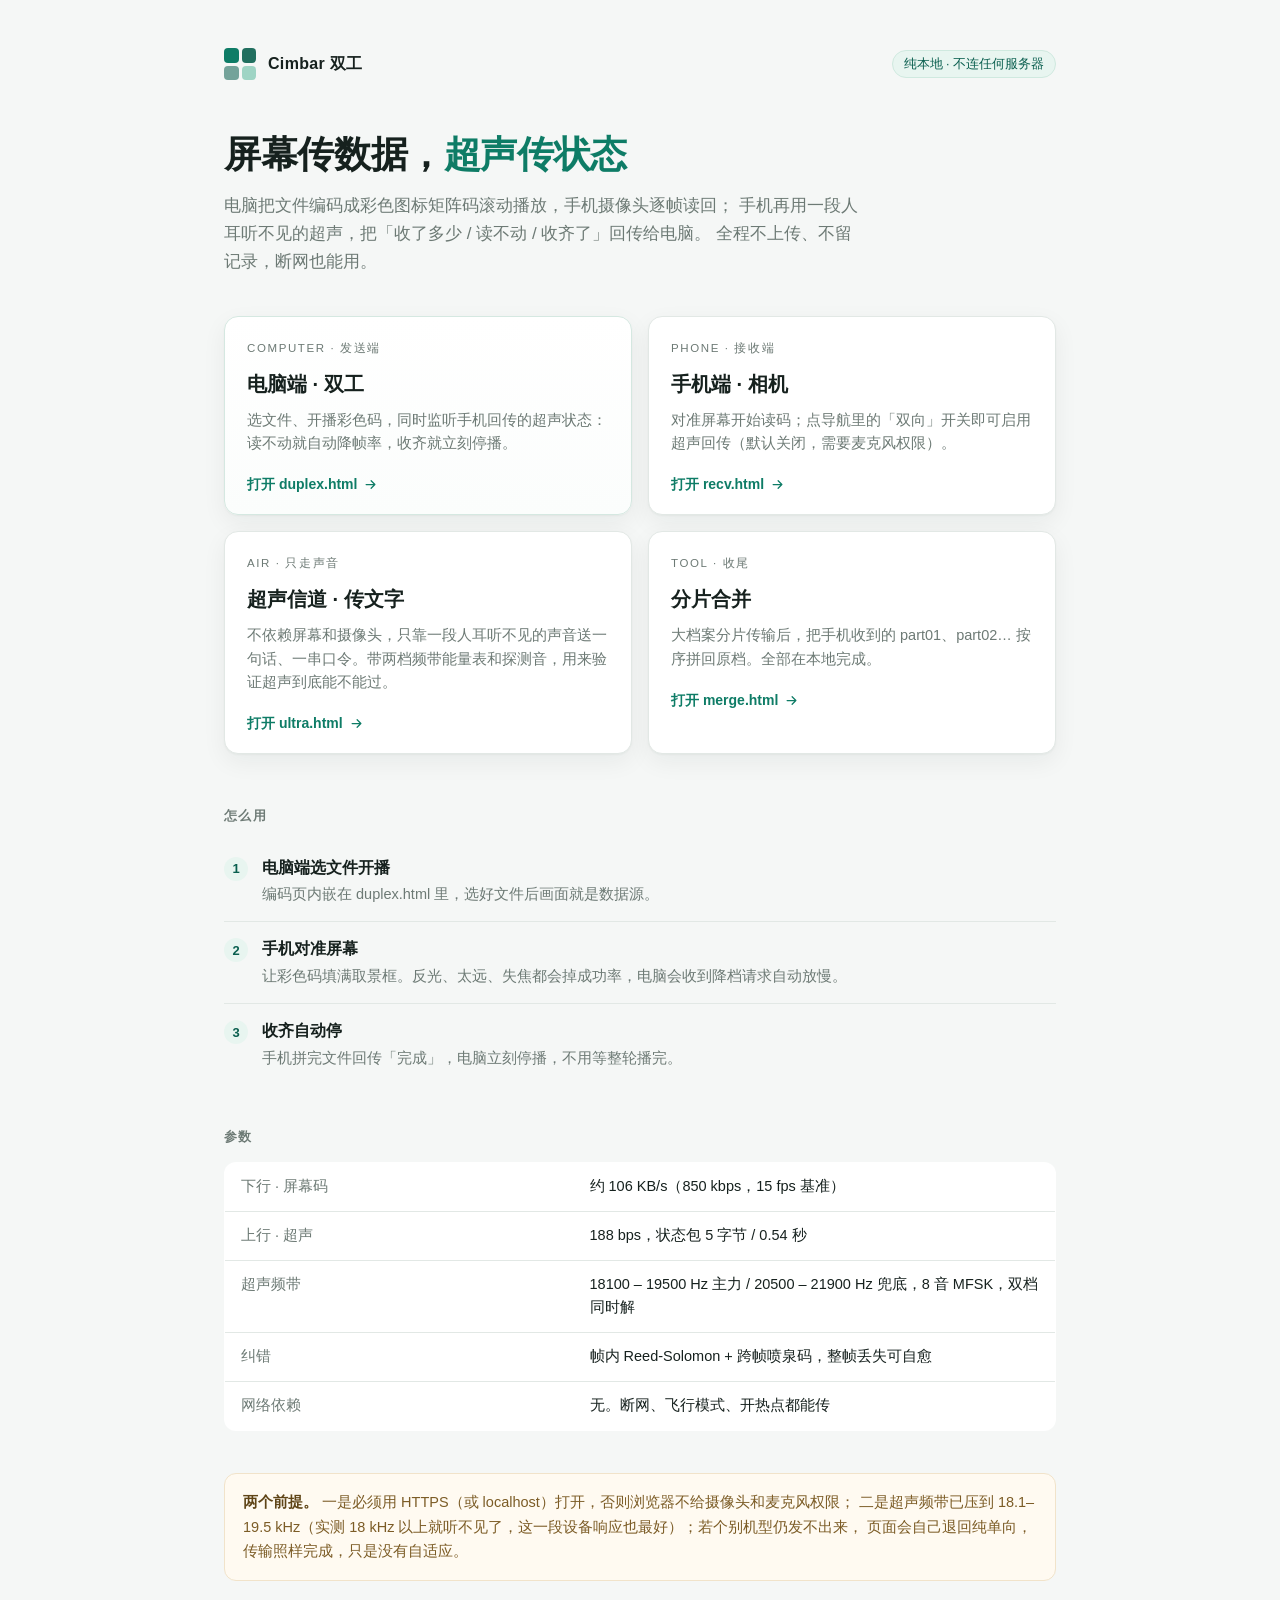
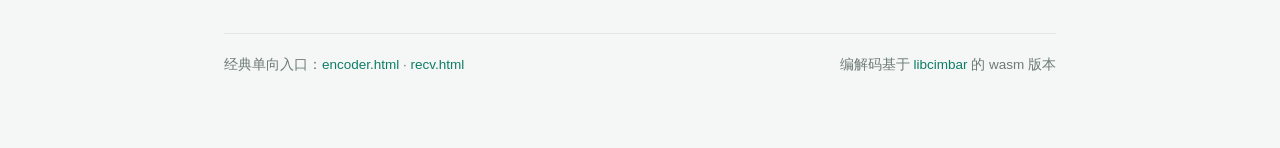
==== commit 100f8388: "超声主力频带下移 18.1k + 新增超声信道页/分片合并页 + 编码器传输设置面板" ====
--- a/index.html
+++ b/index.html
@@ -112,6 +112,22 @@
         <svg viewBox="0 0 24 24" fill="none" stroke="currentColor" stroke-width="2" stroke-linecap="round" stroke-linejoin="round"><path d="M5 12h14M13 6l6 6-6 6"/></svg>
       </div>
     </a>
+    <a class="card" href="ultra.html">
+      <div class="kicker">Air · 只走声音</div>
+      <h2>超声信道 · 传文字</h2>
+      <p>不依赖屏幕和摄像头，只靠一段人耳听不见的声音送一句话、一串口令。带两档频带能量表和探测音，用来验证超声到底能不能过。</p>
+      <div class="go">打开 ultra.html
+        <svg viewBox="0 0 24 24" fill="none" stroke="currentColor" stroke-width="2" stroke-linecap="round" stroke-linejoin="round"><path d="M5 12h14M13 6l6 6-6 6"/></svg>
+      </div>
+    </a>
+    <a class="card" href="merge.html">
+      <div class="kicker">Tool · 收尾</div>
+      <h2>分片合并</h2>
+      <p>大档案分片传输后，把手机收到的 part01、part02… 按序拼回原档。全部在本地完成。</p>
+      <div class="go">打开 merge.html
+        <svg viewBox="0 0 24 24" fill="none" stroke="currentColor" stroke-width="2" stroke-linecap="round" stroke-linejoin="round"><path d="M5 12h14M13 6l6 6-6 6"/></svg>
+      </div>
+    </a>
   </div>
 
   <section>
@@ -128,7 +144,7 @@
     <table class="specs">
       <tr><th>下行 · 屏幕码</th><td>约 106 KB/s（850 kbps，15 fps 基准）</td></tr>
       <tr><th>上行 · 超声</th><td>188 bps，状态包 5 字节 / 0.54 秒</td></tr>
-      <tr><th>超声频带</th><td>20500 – 21998 Hz，8 音 MFSK，人耳听不见</td></tr>
+      <tr><th>超声频带</th><td>18100 – 19500 Hz 主力 / 20500 – 21900 Hz 兜底，8 音 MFSK，双档同时解</td></tr>
       <tr><th>纠错</th><td>帧内 Reed-Solomon + 跨帧喷泉码，整帧丢失可自愈</td></tr>
       <tr><th>网络依赖</th><td>无。断网、飞行模式、开热点都能传</td></tr>
     </table>
@@ -137,7 +153,7 @@
   <div class="note">
     <b>两个前提。</b>
     一是必须用 HTTPS（或 localhost）打开，否则浏览器不给摄像头和麦克风权限；
-    二是手机扬声器在 20 kHz 以上普遍衰减 15–25 dB，个别机型发不出来 —— 那种情况超声通道建不起来，
+    二是超声频带已压到 18.1–19.5 kHz（实测 18 kHz 以上就听不见了，这一段设备响应也最好）；若个别机型仍发不出来，
     页面会自己退回纯单向，传输照样完成，只是没有自适应。
   </div>
 
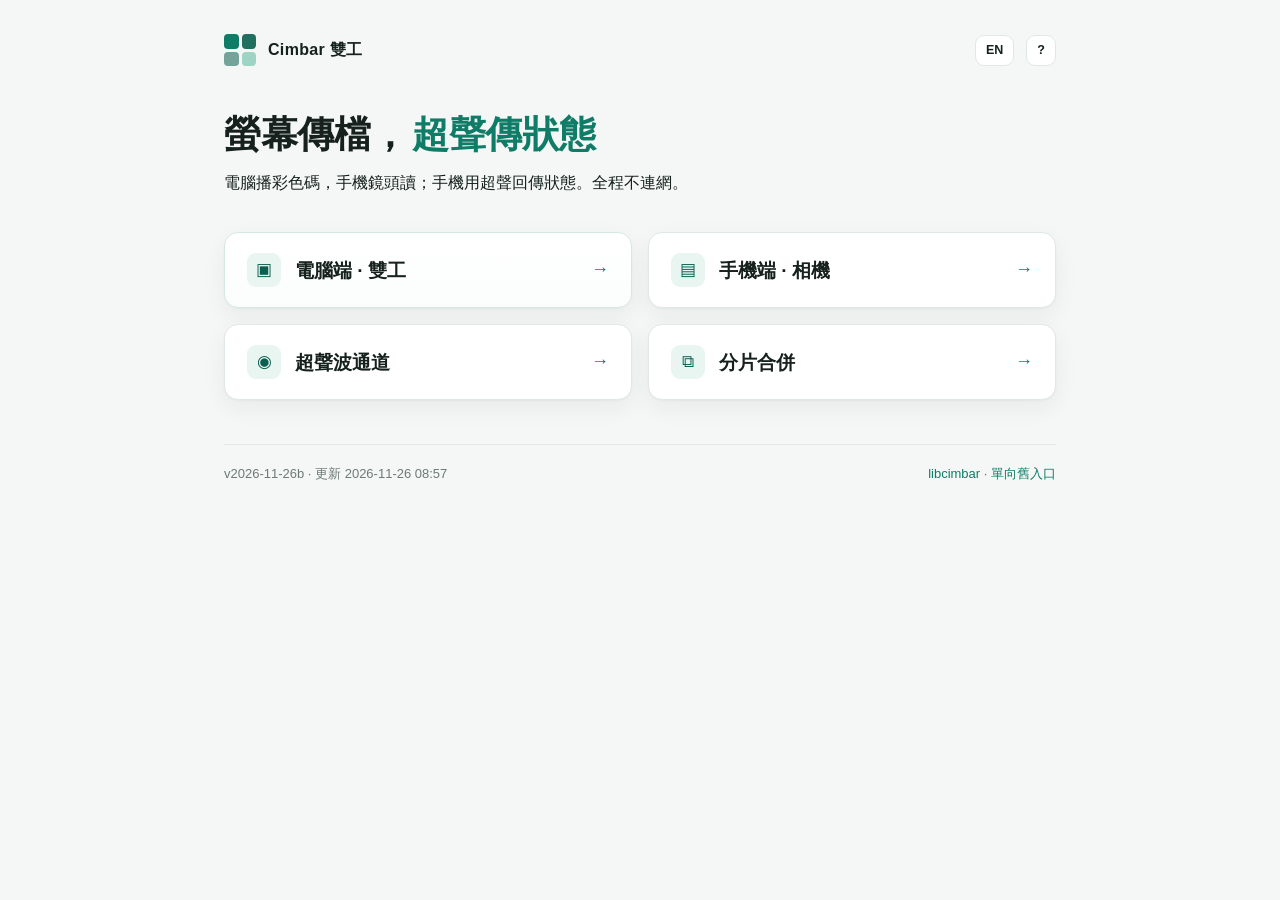
==== commit debf7f7f: "Site-wide shell: shared ui.js/ui.css, bilingual zh-Hant/EN on index/duplex/recv/merge, help modal re" ====
--- a/index.html
+++ b/index.html
@@ -1,9 +1,10 @@
 <!doctype html>
-<html lang="zh-CN">
+<html lang="zh-Hant">
 <head>
 <meta charset="utf-8">
 <meta name="viewport" content="width=device-width,initial-scale=1">
-<title>光声气隙传输 · Cimbar 双工</title>
+<title>Cimbar 雙工</title>
+<link rel="stylesheet" href="ui.css">
 <style>
   :root{
     --bg:#f5f7f6; --surface:#fff; --ink:#16211e; --muted:#6d7a75;
@@ -11,71 +12,43 @@
     --shadow:0 1px 2px rgba(20,40,35,.04),0 8px 24px rgba(20,40,35,.06);
   }
   *{box-sizing:border-box}
-  body{
-    margin:0; background:var(--bg); color:var(--ink);
-    font:16px/1.65 -apple-system,BlinkMacSystemFont,"Segoe UI","PingFang SC","Microsoft YaHei",sans-serif;
-    -webkit-font-smoothing:antialiased;
-  }
-  .wrap{max-width:880px;margin:0 auto;padding:48px 24px 72px}
+  body{margin:0;background:var(--bg);color:var(--ink);
+    font:16px/1.65 -apple-system,BlinkMacSystemFont,"Segoe UI","PingFang TC","Microsoft JhengHei","PingFang SC",sans-serif;
+    -webkit-font-smoothing:antialiased}
+  .wrap{max-width:880px;margin:0 auto;padding:34px 24px 60px}
 
-  header{display:flex;align-items:center;gap:12px;margin-bottom:52px;flex-wrap:wrap}
+  header{display:flex;align-items:center;gap:12px;margin-bottom:46px;flex-wrap:wrap}
   .mark{width:32px;height:32px;flex:0 0 32px;display:grid;grid-template-columns:1fr 1fr;grid-template-rows:1fr 1fr;gap:3px}
   .mark i{display:block;border-radius:4px;background:var(--accent)}
   .mark i:nth-child(2){background:var(--accent-deep);opacity:.9}
   .mark i:nth-child(3){background:var(--accent-deep);opacity:.55}
   .mark i:nth-child(4){background:#9ed4c4}
   header .name{font-weight:650;letter-spacing:.02em}
-  .pill{margin-left:auto;font-size:12.5px;color:var(--accent-deep);background:var(--accent-soft);
-    border:1px solid #cfe9df;border-radius:999px;padding:3px 11px;white-space:nowrap}
+  .grow{flex:1}
 
-  h1{font-size:37px;line-height:1.24;letter-spacing:-.01em;margin:0 0 14px;font-weight:680}
-  h1 span{color:var(--accent)}
-  .lede{font-size:17px;color:var(--muted);max-width:640px;margin:0 0 40px}
+  h1{font-size:37px;line-height:1.24;letter-spacing:-.01em;margin:0 0 12px;font-weight:680}
+  h1 .ac{color:var(--accent);margin-left:5px}
+  .sub{font-size:16px;margin:0 0 36px;color:var(--ink)}
 
-  .cards{display:grid;grid-template-columns:1fr 1fr;gap:16px;margin-bottom:52px}
-  .card{background:var(--surface);border:1px solid var(--line);border-radius:14px;padding:22px 22px 18px;
-    text-decoration:none;color:inherit;box-shadow:var(--shadow);display:flex;flex-direction:column;
+  .cards{display:grid;grid-template-columns:1fr 1fr;gap:16px;margin-bottom:40px}
+  .card{background:var(--surface);border:1px solid var(--line);border-radius:14px;padding:20px 22px;
+    text-decoration:none;color:inherit;box-shadow:var(--shadow);display:flex;align-items:center;gap:14px;
     transition:transform .15s ease,box-shadow .15s ease,border-color .15s ease}
   .card:hover{transform:translateY(-2px);border-color:#cfe0da;box-shadow:0 2px 4px rgba(20,40,35,.05),0 14px 32px rgba(20,40,35,.09)}
   .card.primary{background:linear-gradient(180deg,#fff,#fbfdfc);border-color:#d5e8e1}
-  .card .kicker{font-size:11.5px;letter-spacing:.14em;text-transform:uppercase;color:var(--muted);margin-bottom:10px}
-  .card h2{font-size:20px;margin:0 0 8px;font-weight:640}
-  .card p{margin:0;font-size:14.5px;color:var(--muted);line-height:1.6}
-  .card .go{margin-top:18px;display:inline-flex;align-items:center;gap:6px;font-size:14px;color:var(--accent);font-weight:600}
-  .card .go svg{width:15px;height:15px}
+  .card .ico{width:34px;height:34px;border-radius:9px;background:var(--accent-soft);color:var(--accent-deep);
+    display:grid;place-items:center;font-size:17px;flex:0 0 34px}
+  .card h2{font-size:19px;margin:0;font-weight:650}
+  .card .go{margin-left:auto;color:var(--accent);font-size:18px}
 
-  section{margin-bottom:42px}
-  h3{font-size:12.5px;letter-spacing:.1em;text-transform:uppercase;color:var(--muted);font-weight:600;margin:0 0 14px}
-  ol.steps{margin:0;padding:0;list-style:none;counter-reset:s}
-  ol.steps li{counter-increment:s;display:flex;gap:14px;padding:14px 0;border-bottom:1px solid var(--line);align-items:flex-start}
-  ol.steps li:last-child{border-bottom:0}
-  ol.steps li::before{content:counter(s);flex:0 0 24px;height:24px;border-radius:50%;background:var(--accent-soft);
-    color:var(--accent-deep);font-size:13px;font-weight:700;display:grid;place-items:center;margin-top:2px}
-  .steps-txt b{font-weight:640;display:block}
-  .steps-txt span{color:var(--muted);font-size:14.5px}
-
-  table.specs{width:100%;border-collapse:collapse;background:var(--surface);border:1px solid var(--line);
-    border-radius:12px;overflow:hidden;font-size:14.5px}
-  .specs th,.specs td{text-align:left;padding:12px 16px;border-bottom:1px solid var(--line);vertical-align:top}
-  .specs th{width:42%;color:var(--muted);font-weight:500}
-  .specs td{font-variant-numeric:tabular-nums}
-  .specs tr:last-child th,.specs tr:last-child td{border-bottom:0}
-
-  .note{background:#fffaf1;border:1px solid #f1e3ca;border-radius:12px;padding:16px 18px;
-    font-size:14.5px;color:#7c5c26;line-height:1.7}
-  .note b{color:#5f4416}
-
-  footer{margin-top:52px;padding-top:20px;border-top:1px solid var(--line);color:var(--muted);font-size:13.5px;
-    display:flex;justify-content:space-between;gap:16px;flex-wrap:wrap}
+  footer{margin-top:44px;padding-top:18px;border-top:1px solid var(--line);color:var(--muted);font-size:13px;
+    display:flex;justify-content:space-between;gap:14px;flex-wrap:wrap}
   footer a{color:var(--accent);text-decoration:none}
-  footer a:hover{text-decoration:underline}
 
   @media (max-width:680px){
-    .wrap{padding:30px 18px 52px}
+    .wrap{padding:24px 18px 48px}
     h1{font-size:28px}
     .cards{grid-template-columns:1fr}
-    header .pill{margin-left:0;order:3;flex-basis:100%}
-    .specs th{width:38%}
   }
 </style>
 </head>
@@ -84,84 +57,109 @@
 
   <header>
     <div class="mark" aria-hidden="true"><i></i><i></i><i></i><i></i></div>
-    <div class="name">Cimbar 双工</div>
-    <div class="pill">纯本地 · 不连任何服务器</div>
+    <div class="name">Cimbar 雙工</div>
+    <div class="grow"></div>
+    <button class="u-topbtn u-lang" onclick="UI.toggle()" title="Language">EN</button>
+    <button class="u-topbtn" data-open="dlgHelp" data-i18n-title="nav.help" title="說明書">?</button>
   </header>
 
-  <h1>屏幕传数据，<span>超声传状态</span></h1>
-  <p class="lede">
-    电脑把文件编码成彩色图标矩阵码滚动播放，手机摄像头逐帧读回；
-    手机再用一段人耳听不见的超声，把「收了多少 / 读不动 / 收齐了」回传给电脑。
-    全程不上传、不留记录，断网也能用。
-  </p>
+  <h1><span data-i18n="h1a">螢幕傳檔，</span><span class="ac" data-i18n="h1b">超聲傳狀態</span></h1>
+  <p class="sub" data-i18n="sub">電腦播彩色碼，手機鏡頭讀；手機用超聲回傳狀態。全程不連網。</p>
 
   <div class="cards">
     <a class="card primary" href="duplex.html">
-      <div class="kicker">Computer · 发送端</div>
-      <h2>电脑端 · 双工</h2>
-      <p>选文件、开播彩色码，同时监听手机回传的超声状态：读不动就自动降帧率，收齐就立刻停播。</p>
-      <div class="go">打开 duplex.html
-        <svg viewBox="0 0 24 24" fill="none" stroke="currentColor" stroke-width="2" stroke-linecap="round" stroke-linejoin="round"><path d="M5 12h14M13 6l6 6-6 6"/></svg>
-      </div>
+      <div class="ico">▣</div>
+      <h2 data-i18n="c1">電腦端 · 雙工</h2>
+      <div class="go">→</div>
     </a>
     <a class="card" href="recv.html">
-      <div class="kicker">Phone · 接收端</div>
-      <h2>手机端 · 相机</h2>
-      <p>对准屏幕开始读码；点导航里的「双向」开关即可启用超声回传（默认关闭，需要麦克风权限）。</p>
-      <div class="go">打开 recv.html
-        <svg viewBox="0 0 24 24" fill="none" stroke="currentColor" stroke-width="2" stroke-linecap="round" stroke-linejoin="round"><path d="M5 12h14M13 6l6 6-6 6"/></svg>
-      </div>
+      <div class="ico">▤</div>
+      <h2 data-i18n="c2">手機端 · 相機</h2>
+      <div class="go">→</div>
     </a>
     <a class="card" href="ultra.html">
-      <div class="kicker">Air · 只走声音</div>
-      <h2>超声信道 · 传文字</h2>
-      <p>不依赖屏幕和摄像头，只靠一段人耳听不见的声音送一句话、一串口令。带两档频带能量表和探测音，用来验证超声到底能不能过。</p>
-      <div class="go">打开 ultra.html
-        <svg viewBox="0 0 24 24" fill="none" stroke="currentColor" stroke-width="2" stroke-linecap="round" stroke-linejoin="round"><path d="M5 12h14M13 6l6 6-6 6"/></svg>
-      </div>
+      <div class="ico">◉</div>
+      <h2 data-i18n="c3">超聲波通道</h2>
+      <div class="go">→</div>
     </a>
     <a class="card" href="merge.html">
-      <div class="kicker">Tool · 收尾</div>
-      <h2>分片合并</h2>
-      <p>大档案分片传输后，把手机收到的 part01、part02… 按序拼回原档。全部在本地完成。</p>
-      <div class="go">打开 merge.html
-        <svg viewBox="0 0 24 24" fill="none" stroke="currentColor" stroke-width="2" stroke-linecap="round" stroke-linejoin="round"><path d="M5 12h14M13 6l6 6-6 6"/></svg>
-      </div>
+      <div class="ico">⧉</div>
+      <h2 data-i18n="c4">分片合併</h2>
+      <div class="go">→</div>
     </a>
   </div>
 
-  <section>
-    <h3>怎么用</h3>
-    <ol class="steps">
-      <li><div class="steps-txt"><b>电脑端选文件开播</b><span>编码页内嵌在 duplex.html 里，选好文件后画面就是数据源。</span></div></li>
-      <li><div class="steps-txt"><b>手机对准屏幕</b><span>让彩色码填满取景框。反光、太远、失焦都会掉成功率，电脑会收到降档请求自动放慢。</span></div></li>
-      <li><div class="steps-txt"><b>收齐自动停</b><span>手机拼完文件回传「完成」，电脑立刻停播，不用等整轮播完。</span></div></li>
-    </ol>
-  </section>
-
-  <section>
-    <h3>参数</h3>
-    <table class="specs">
-      <tr><th>下行 · 屏幕码</th><td>约 106 KB/s（850 kbps，15 fps 基准）</td></tr>
-      <tr><th>上行 · 超声</th><td>188 bps，状态包 5 字节 / 0.54 秒</td></tr>
-      <tr><th>超声频带</th><td>18100 – 19500 Hz 主力 / 20500 – 21900 Hz 兜底，8 音 MFSK，双档同时解</td></tr>
-      <tr><th>纠错</th><td>帧内 Reed-Solomon + 跨帧喷泉码，整帧丢失可自愈</td></tr>
-      <tr><th>网络依赖</th><td>无。断网、飞行模式、开热点都能传</td></tr>
-    </table>
-  </section>
-
-  <div class="note">
-    <b>两个前提。</b>
-    一是必须用 HTTPS（或 localhost）打开，否则浏览器不给摄像头和麦克风权限；
-    二是超声频带已压到 18.1–19.5 kHz（实测 18 kHz 以上就听不见了，这一段设备响应也最好）；若个别机型仍发不出来，
-    页面会自己退回纯单向，传输照样完成，只是没有自适应。
-  </div>
-
   <footer>
-    <div>经典单向入口：<a href="encoder.html">encoder.html</a> · <a href="recv.html">recv.html</a></div>
-    <div>编解码基于 <a href="https://github.com/sz3/libcimbar" target="_blank" rel="noopener">libcimbar</a> 的 wasm 版本</div>
+    <span id="verStamp"></span>
+    <span><a href="https://github.com/sz3/libcimbar" target="_blank" rel="noopener">libcimbar</a> · <a href="encoder.html" data-i18n="single">單向舊入口</a></span>
   </footer>
 
 </div>
+
+<div class="u-modal u-hide" id="dlgHelp">
+  <div class="u-sheet">
+    <div class="u-sheet-head"><span data-i18n="help.t">說明書</span><button class="u-x" data-close="dlgHelp">✕</button></div>
+    <div class="u-sheet-body">
+      <h4 data-i18n="help.h1">這是什麼</h4>
+      <p data-i18n="help.p1">電腦把檔案編成彩色圖碼矩陣在螢幕上滾動播放，手機鏡頭逐格讀回；手機再用一段人耳聽不見的 18 kHz 超聲，把「收了多少／讀不動／收齊了」回傳給電腦。全程不上傳、不留紀錄，斷網也能用。</p>
+
+      <h4 data-i18n="help.h2">怎麼用</h4>
+      <p data-i18n="help.p2">① 電腦開 duplex.html，選檔案就開始播碼。</p>
+      <p data-i18n="help.p3">② 手機開 recv.html，把彩色碼填滿取景框；反光、太遠、失焦都會掉成功率，電腦收到降檔請求會自動放慢。</p>
+      <p data-i18n="help.p4">③ 收齊後手機自動回傳「完成」，電腦立刻停播，不用等整輪播完。</p>
+
+      <h4 data-i18n="help.h3">參數</h4>
+      <p data-i18n="help.p5">下行（螢幕碼）約 106 KB/s（850 kbps，15 fps 基準）；上行（超聲）188 bps，狀態包 5 字節／0.54 秒。</p>
+      <p data-i18n="help.p6">超聲頻帶：18100–19500 Hz 主力、20500–21900 Hz 兜底，8 音 MFSK 雙檔同時解。糾錯：幀內 Reed–Solomon + 跨幀噴泉碼，整幀丟失可自癒。</p>
+
+      <h4 data-i18n="help.h4">兩個前提</h4>
+      <p data-i18n="help.p7">一、必須用 HTTPS 或 localhost 開啟，否則瀏覽器不給鏡頭與麥克風權限。</p>
+      <p data-i18n="help.p8">二、超聲已壓在 18.1–19.5 kHz（實測 18 kHz 以上就聽不見，這一段裝置響應也最好）。若個別機型仍發不出聲，頁面會自己退回純單向，傳輸照樣完成，只是沒有自適應。</p>
+
+      <h4 data-i18n="help.h5">頁面清單</h4>
+      <p data-i18n="help.p9">index 首頁 · duplex 電腦端 · recv 手機端 · ultra 純聲音通道 · merge 分片合併 · encoder 單向舊入口。</p>
+    </div>
+  </div>
+</div>
+
+<script src="ui.js"></script>
+<script>
+UI.add({
+  'nav.help': ['說明書', 'Help'],
+  'h1a': ['螢幕傳檔，', 'Screen sends files,'],
+  'h1b': ['超聲傳狀態', 'sound sends status'],
+  'sub': ['電腦播彩色碼，手機鏡頭讀；手機用超聲回傳狀態。全程不連網。',
+          'The PC plays colour code; the phone camera reads it; status returns by ultrasound. Nothing leaves the room.'],
+  'c1': ['電腦端 · 雙工', 'PC · duplex'],
+  'c2': ['手機端 · 相機', 'Phone · camera'],
+  'c3': ['超聲波通道', 'Ultrasonic link'],
+  'c4': ['分片合併', 'Merge parts'],
+  'single': ['單向舊入口', 'Legacy one-way'],
+  'help.t': ['說明書', 'Guide'],
+  'help.h1': ['這是什麼', 'What it is'],
+  'help.p1': ['電腦把檔案編成彩色圖碼矩陣在螢幕上滾動播放，手機鏡頭逐格讀回；手機再用一段人耳聽不見的 18 kHz 超聲，把「收了多少／讀不動／收齊了」回傳給電腦。全程不上傳、不留紀錄，斷網也能用。',
+    'The PC encodes a file into a rolling colour code matrix; the phone camera reads frame by frame and reports progress back over inaudible 18 kHz ultrasound. Nothing is uploaded and nothing is logged; it works offline.'],
+  'help.h2': ['怎麼用', 'How to use'],
+  'help.p2': ['① 電腦開 duplex.html，選檔案就開始播碼。', '1. Open duplex.html on the PC and pick a file — playback starts.'],
+  'help.p3': ['② 手機開 recv.html，把彩色碼填滿取景框；反光、太遠、失焦都會掉成功率，電腦收到降檔請求會自動放慢。',
+    '2. Open recv.html on the phone and fill the viewfinder with the code. Glare, distance and blur cost frames; the PC slows down when asked.'],
+  'help.p4': ['③ 收齊後手機自動回傳「完成」，電腦立刻停播，不用等整輪播完。',
+    '3. When complete, the phone reports "done" and the PC stops immediately.'],
+  'help.h3': ['參數', 'Numbers'],
+  'help.p5': ['下行（螢幕碼）約 106 KB/s（850 kbps，15 fps 基準）；上行（超聲）188 bps，狀態包 5 字節／0.54 秒。',
+    'Downlink (screen code) ≈ 106 KB/s (850 kbps at 15 fps); uplink (ultrasound) 188 bps, 5-byte status per 0.54 s.'],
+  'help.p6': ['超聲頻帶：18100–19500 Hz 主力、20500–21900 Hz 兜底，8 音 MFSK 雙檔同時解。糾錯：幀內 Reed–Solomon + 跨幀噴泉碼，整幀丟失可自癒。',
+    'Ultrasound bands: 18100–19500 Hz primary, 20500–21900 Hz fallback, 8-tone MFSK decoded in both. Error control: in-frame Reed–Solomon plus cross-frame fountain code.'],
+  'help.h4': ['兩個前提', 'Two prerequisites'],
+  'help.p7': ['一、必須用 HTTPS 或 localhost 開啟，否則瀏覽器不給鏡頭與麥克風權限。',
+    '1. Must be served over HTTPS or localhost, otherwise the browser withholds camera and mic.'],
+  'help.p8': ['二、超聲已壓在 18.1–19.5 kHz（實測 18 kHz 以上就聽不見，這一段裝置響應也最好）。若個別機型仍發不出聲，頁面會自己退回純單向，傳輸照樣完成，只是沒有自適應。',
+    '2. Ultrasound sits at 18.1–19.5 kHz. If a device cannot emit it, the page falls back to one-way and the transfer still completes.'],
+  'help.h5': ['頁面清單', 'Pages'],
+  'help.p9': ['index 首頁 · duplex 電腦端 · recv 手機端 · ultra 純聲音通道 · merge 分片合併 · encoder 單向舊入口。',
+    'index home · duplex PC · recv phone · ultra sound-only · merge parts · encoder legacy one-way.']
+});
+UI.apply();
+</script>
 </body>
 </html>
--- a/ui.css
+++ b/ui.css
@@ -0,0 +1,32 @@
+/* 共用外殼：頂欄按鈕 / 說明書彈窗 / 頁腳版本戳
+ * 只提供樣式，行為在 ui.js。三頁（index / duplex / recv）共用同一套視覺。 */
+:root{
+  --u-bg:#f5f7f6; --u-ink:#16211e; --u-muted:#6c7a75; --u-line:#e1e8e4;
+  --u-accent:#0e7c66; --u-deep:#0a5f4f; --u-soft:#eef8f4;
+}
+.u-topbtn{
+  display:inline-flex;align-items:center;gap:5px;padding:7px 10px;font-size:12.5px;border-radius:9px;
+  border:1px solid var(--u-line);background:#fff;color:var(--u-ink);font-weight:600;
+  cursor:pointer;text-decoration:none;font-family:inherit;line-height:1.2;
+}
+.u-topbtn:hover{border-color:#cfded8}
+.u-topbtn.u-home{border-color:var(--u-accent);color:var(--u-deep);background:var(--u-soft)}
+.u-topbtn.u-home b{font-weight:700}
+.u-chipline{display:inline-flex;align-items:center;gap:6px;font-size:12.5px;color:var(--u-muted)}
+
+.u-modal{position:fixed;left:0;top:0;right:0;bottom:0;background:rgba(12,22,19,.58);z-index:900;
+  display:flex;align-items:flex-end;justify-content:center}
+.u-modal.u-hide{display:none!important}
+.u-sheet{background:#fff;width:100%;max-width:760px;max-height:88vh;border-radius:16px 16px 0 0;
+  display:flex;flex-direction:column;box-shadow:0 -14px 50px rgba(0,0,0,.30);outline:1px solid var(--u-line)}
+.u-sheet-head{display:flex;align-items:center;padding:14px 16px;border-bottom:1px solid var(--u-line);
+  font-weight:700;font-size:14px;color:var(--u-deep)}
+.u-sheet-head .u-x{margin-left:auto;border:none;background:none;font-size:18px;color:var(--u-muted);cursor:pointer;padding:2px 6px}
+.u-sheet-body{padding:14px 16px 26px;overflow:auto;color:#33413c}
+.u-sheet-body h4{margin:16px 0 6px;font-size:13px;color:var(--u-deep);letter-spacing:.04em}
+.u-sheet-body p{margin:0;font-size:13.5px;line-height:1.8}
+.u-sheet-body .u-row{display:flex;gap:8px;flex-wrap:wrap;margin:8px 0 2px}
+.u-sheet-body button{font:inherit;font-weight:600;cursor:pointer;border-radius:9px;padding:8px 13px;
+  background:#fff;color:var(--u-ink);border:1px solid var(--u-line)}
+.u-sheet-body button:hover{border-color:#cfded8;background:#f7faf8}
+.u-ver{color:var(--u-muted);font-size:12px}
